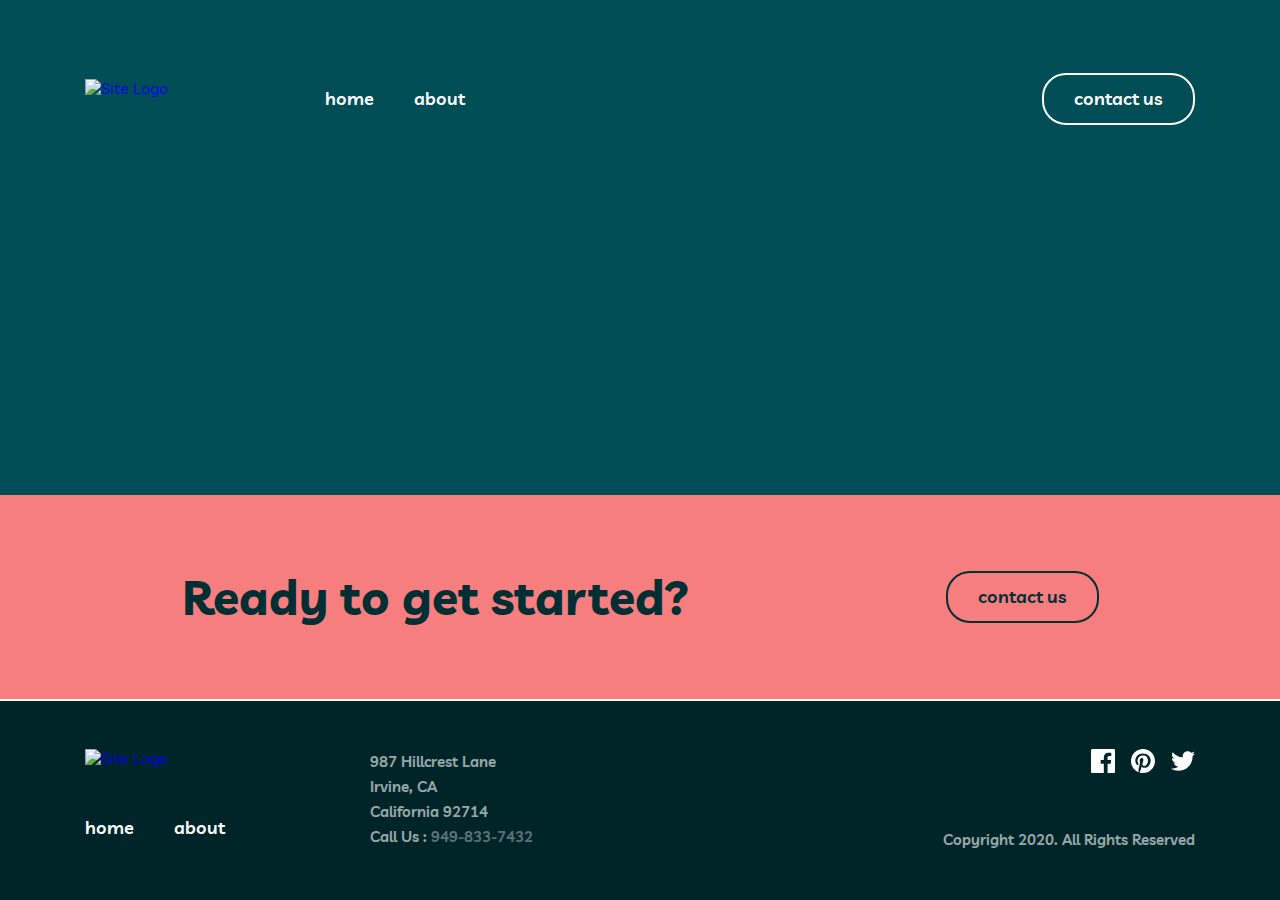
==== about.html @ f8bfa5b3 "Something added" ====
<!DOCTYPE html>
<html lang="en">
<head>
    <meta charset="UTF-8">
    <meta name="viewport" content="width=device-width, initial-scale=1.0">
    <title>MyTeam</title>
    <link rel="preconnect" href="https://fonts.googleapis.com">
    <link rel="preconnect" href="https://fonts.gstatic.com" crossorigin>
    <link href="https://fonts.googleapis.com/css2?family=Livvic:wght@400;500;600;700&display=swap" rel="stylesheet">
    <link rel="stylesheet" href="./css/main.css">
</head>
<body>
    
     <header class="site-header">
        <div class="container">
            <div class="site-header__inner">
                <a href="./index.html" class="site-header__logo">
                    <picture class="site-header__pic">
                        <source media="(max-width:768px )" srcset="./images/logoMobile.svg">
                        <img class="site-header__img" src="./images/logo.svg" alt="Site Logo"
                        width="160" height="40">
                    </picture>
                </a>
                <nav class="site-header__nav nav">
                    <ul class="nav__list">
                        <li class="nav__item">
                            <a class="nav__link" href="./index.html">home</a>
                        </li>
                        <li class="nav__item">
                            <a class="nav__link" href="./about.html">about</a>
                        </li>
                    </ul>
                </nav>
                <a class="site-header__link nav__link" href="./contact.html">contact us</a>
                <button class="site-header__btn">
                </button>
            </div>
        </div>
    </header>
    
    <main class="site-main">
        <section class="hero">
            <div class="container">
             
            </div>
        </section>
        
    
        
        
        
        <section class="start">
            <div class="container">
                <div class="start__inner">
                    <h2 class="start__title">
                        Ready to get started?
                    </h2>
                    <a class="start__link" href="./contact.html">contact us</a>
                </div>
            </div>
        </section>
    </main>
    
    <footer class="site-footer">
        <div class="container">
            <div class="site-footer__inner">
                <div class="footer-wrapper">
                    <div class="site-footer__wrapper">
                        <a href="./index.html" class="site-header__logo">
                            <picture class="site-header__pic">
                                <source media="(max-width:768px )" srcset="./images/logoMobile.svg">
                                <img class="site-footer__img" src="./images/logo.svg" alt="Site Logo"
                                width="160" height="40">
                            </picture>
                        </a>
                        <ul class="site-footer__list">
                            <li class="site-footer__item">
                                <a class="site-footer__link" href="./index.html">home</a>
                            </li>
                            <li class="site-footer__item">
                                <a class="site-footer__link" href="./about.html">about</a>
                            </li>
                        </ul>
                    </div>
                    <ul class="site-footer__box footer__list">
                        <li class="footer__item">
                            987 Hillcrest Lane
                        </li>
                        <li class="footer__item">
                            Irvine, CA
                        </li>
                        <li class="footer__item">
                            California 92714
                        </li>
                        <li class="footer__item">
                            Call Us : <a class="footer__link" href="tel:9498337432">949-833-7432</a>
                        </li>
                    </ul>
                </div>
                <div class="social">
                    <ul class="social__list">
                        <li class="social__item">
                            <a class="social__link" href="https://www.facebook.com" target="_blank">
                                <svg xmlns="http://www.w3.org/2000/svg" width="24" height="24" viewBox="0 0 24 24" fill="currentColor">
                                    <path d="M22.675 0H1.325C0.593 0 0 0.593 0 1.325V22.676C0 23.407 0.593 24 1.325 24H12.82V14.706H9.692V11.084H12.82V8.413C12.82 5.313 14.713 3.625 17.479 3.625C18.804 3.625 19.942 3.724 20.274 3.768V7.008L18.356 7.009C16.852 7.009 16.561 7.724 16.561 8.772V11.085H20.148L19.681 14.707H16.561V24H22.677C23.407 24 24 23.407 24 22.675V1.325C24 0.593 23.407 0 22.675 0Z" fill="white"/>
                                  </svg>
                            </a>
                        </li>
                        <li class="social__item">
                            <a class="social__link" href="https://www.pinterest.com" target="_blank">
                                <svg xmlns="http://www.w3.org/2000/svg" width="24" height="24" viewBox="0 0 24 24" fill="currentColor">
                                    <path d="M12 0C5.373 0 0 5.372 0 12C0 17.084 3.163 21.426 7.627 23.174C7.522 22.225 7.427 20.769 7.669 19.733C7.887 18.796 9.076 13.768 9.076 13.768C9.076 13.768 8.717 13.049 8.717 11.986C8.717 10.318 9.684 9.072 10.888 9.072C11.911 9.072 12.406 9.841 12.406 10.762C12.406 11.791 11.751 13.33 11.412 14.757C11.129 15.951 12.011 16.926 13.189 16.926C15.322 16.926 16.961 14.677 16.961 11.431C16.961 8.558 14.897 6.549 11.949 6.549C8.535 6.549 6.531 9.11 6.531 11.756C6.531 12.787 6.928 13.894 7.424 14.494C7.522 14.613 7.536 14.718 7.507 14.839L7.174 16.199C7.121 16.419 7 16.466 6.772 16.36C5.273 15.662 4.336 13.471 4.336 11.711C4.336 7.926 7.086 4.449 12.265 4.449C16.428 4.449 19.663 7.416 19.663 11.38C19.663 15.516 17.056 18.844 13.436 18.844C12.22 18.844 11.077 18.213 10.686 17.466L9.938 20.319C9.667 21.362 8.936 22.669 8.446 23.465C9.57 23.812 10.763 24 12 24C18.627 24 24 18.627 24 12C24 5.372 18.627 0 12 0Z" fill="white"/>
                                  </svg>
                            </a>
                        </li>
                        <li class="social__item">
                            <a class="social__link" href="https://www.twitter.com" target="_blank">
                                <svg xmlns="http://www.w3.org/2000/svg" width="24" height="20" viewBox="0 0 24 20" fill="currentColor">
                                    <path d="M24 2.55705C23.117 2.94905 22.168 3.21305 21.172 3.33205C22.189 2.72305 22.97 1.75805 23.337 0.608047C22.386 1.17205 21.332 1.58205 20.21 1.80305C19.313 0.846047 18.032 0.248047 16.616 0.248047C13.437 0.248047 11.101 3.21405 11.819 6.29305C7.728 6.08805 4.1 4.12805 1.671 1.14905C0.381 3.36205 1.002 6.25705 3.194 7.72305C2.388 7.69705 1.628 7.47605 0.965 7.10705C0.911 9.38805 2.546 11.522 4.914 11.997C4.221 12.185 3.462 12.229 2.69 12.081C3.316 14.037 5.134 15.46 7.29 15.5C5.22 17.123 2.612 17.848 0 17.54C2.179 18.937 4.768 19.752 7.548 19.752C16.69 19.752 21.855 12.031 21.543 5.10605C22.505 4.41105 23.34 3.54405 24 2.55705Z" fill="white"/>
                                  </svg>
                            </a>
                        </li>
                    </ul>
                        <p class="social__text">
                            Copyright 2020. All Rights Reserved
                        </p>       
                </div>
            </div>
        </div>
    </footer>
</body>
</html>
---- css/main.css ----
html{line-height:1.15;-webkit-text-size-adjust:100%}body{margin:0}main{display:block}h1{font-size:2em;margin:.67em 0}hr{-webkit-box-sizing:content-box;box-sizing:content-box;height:0;overflow:visible}pre{font-family:monospace,monospace;font-size:1em}a{background-color:rgba(0,0,0,0)}abbr[title]{border-bottom:none;text-decoration:underline;-webkit-text-decoration:underline dotted;text-decoration:underline dotted}b,strong{font-weight:bolder}code,kbd,samp{font-family:monospace,monospace;font-size:1em}small{font-size:80%}sub,sup{font-size:75%;line-height:0;position:relative;vertical-align:baseline}sub{bottom:-0.25em}sup{top:-0.5em}img{border-style:none}button,input,optgroup,select,textarea{font-family:inherit;font-size:100%;line-height:1.15;margin:0}button,input{overflow:visible}button,select{text-transform:none}button,[type=button],[type=reset],[type=submit]{-webkit-appearance:button}button::-moz-focus-inner,[type=button]::-moz-focus-inner,[type=reset]::-moz-focus-inner,[type=submit]::-moz-focus-inner{border-style:none;padding:0}button:-moz-focusring,[type=button]:-moz-focusring,[type=reset]:-moz-focusring,[type=submit]:-moz-focusring{outline:1px dotted ButtonText}fieldset{padding:.35em .75em .625em}legend{-webkit-box-sizing:border-box;box-sizing:border-box;color:inherit;display:table;max-width:100%;padding:0;white-space:normal}progress{vertical-align:baseline}textarea{overflow:auto}[type=checkbox],[type=radio]{-webkit-box-sizing:border-box;box-sizing:border-box;padding:0}[type=number]::-webkit-inner-spin-button,[type=number]::-webkit-outer-spin-button{height:auto}[type=search]{-webkit-appearance:textfield;outline-offset:-2px}[type=search]::-webkit-search-decoration{-webkit-appearance:none}::-webkit-file-upload-button{-webkit-appearance:button;font:inherit}details{display:block}summary{display:list-item}template{display:none}[hidden]{display:none}@font-face{font-display:swap;font-family:"Livvic";font-style:normal;font-weight:400;src:url("../fonts/livvic-v14-latin-regular.woff2") format("woff2")}@font-face{font-display:swap;font-family:"Livvic";font-style:normal;font-weight:500;src:url("../fonts/livvic-v14-latin-500.woff2") format("woff2")}@font-face{font-display:swap;font-family:"Livvic";font-style:normal;font-weight:600;src:url("../fonts/livvic-v14-latin-600.woff2") format("woff2")}@font-face{font-display:swap;font-family:"Livvic";font-style:normal;font-weight:700;src:url("../fonts/livvic-v14-latin-700.woff2") format("woff2")}*,*::before,*::after{-webkit-box-sizing:inherit;box-sizing:inherit}*{-webkit-box-sizing:border-box;box-sizing:border-box}ul,li{margin:0;padding:0}a{display:inline-block;text-decoration:none}html{height:100%;-webkit-box-sizing:border-box;box-sizing:border-box}img{display:block;height:auto;vertical-align:middle}body{display:-webkit-box;display:-ms-flexbox;display:flex;-webkit-box-orient:vertical;-webkit-box-direction:normal;-ms-flex-direction:column;flex-direction:column;height:100%;margin:0;scroll-behavior:smooth;font-family:"Livvic","Arial",sans-serif}.visually-hidden{position:absolute;width:1px;height:1px;margin:-1px;padding:0;border:0;white-space:nowrap;-webkit-clip-path:inset(100%);clip-path:inset(100%);clip:rect(0 0 0 0);overflow:hidden}main{-webkit-box-flex:1;-ms-flex-positive:1;flex-grow:1}.container{width:100%;max-width:1150px;margin:0 auto;padding:0 20px}.site-header{background-color:#014e56;padding-top:73px;padding-bottom:120px}.site-header__inner{padding:0;margin:0;display:-webkit-box;display:-ms-flexbox;display:flex;-webkit-box-align:center;-ms-flex-align:center;align-items:center}.nav{display:-webkit-box;display:-ms-flexbox;display:flex;-webkit-box-align:center;-ms-flex-align:center;align-items:center}.nav__list{margin:0;padding:0;list-style-type:none;display:-webkit-box;display:-ms-flexbox;display:flex;-webkit-box-align:center;-ms-flex-align:center;align-items:center;margin-left:80px;gap:40px}.nav__link{color:#fff;font-size:18px;font-weight:600;line-height:28px}.site-header__link{width:153px;padding:10px 0;margin-left:auto;border-radius:24px;border:2px solid #fff;text-align:center}.site-header__btn{display:none;background-image:url("../images/menu.svg");background-repeat:no-repeat;width:20px;height:17px;background-color:rgba(0,0,0,0);border:0}@media only screen and (max-width: 768px){.site-header{padding-top:74px;padding-bottom:124px}.site-header__img{width:96px;height:24px}.site-header__link{width:100%;max-width:153px;padding:10px 0;border-radius:24px;border:2px solid #fff;text-align:center}}@media only screen and (max-width: 576px){.site-header{padding-top:48px;padding-bottom:80px}.nav__list{display:none}.site-header__link{display:none}.site-header__btn{display:block;margin-left:auto}}.hero{background-color:#014e56;padding-bottom:250px;display:-webkit-box;display:-ms-flexbox;display:flex}.hero__inner{display:-webkit-box;display:-ms-flexbox;display:flex;-webkit-box-align:end;-ms-flex-align:end;align-items:flex-end;gap:45px;position:relative}.hero__inner::before{display:inline-block;position:absolute;background-image:url("../images/bG1.svg");width:200px;height:200px;background-repeat:no-repeat;content:"";left:-165px}.hero__title-wrapper{max-width:620px;width:100%}.hero__title{margin:0;color:#fff;font-size:100px;font-style:normal;font-weight:700;line-height:100px;margin-bottom:24px}.hero__span{color:#f67e7e}.hero__box{position:relative;width:100%;max-width:445px}.hero__text{margin:0;color:#fff;font-size:18px;font-weight:600;line-height:28px}.hero__box::before{display:inline-block;width:50px;height:4px;-ms-flex-negative:0;flex-shrink:0;background-color:#79c8c7;content:"";margin-bottom:79px}.hero__box::after{display:inline-block;position:absolute;background-image:url("../images/bG3.svg");width:358px;height:200px;background-repeat:no-repeat;content:"";margin-top:150px;right:0}@media only screen and (max-width: 1070px){.hero{padding-bottom:256px}.hero__inner{-webkit-box-orient:vertical;-webkit-box-direction:normal;-ms-flex-direction:column;flex-direction:column;-webkit-box-pack:center;-ms-flex-pack:center;justify-content:center;gap:0}.hero__inner::before{display:none;margin:0}.hero__title-wrapper{max-width:357px;width:100%;margin:0 auto}.hero__title{color:#fff;text-align:center;font-size:64px;font-weight:700;line-height:56px}.hero__box{width:100%;max-width:457px;margin:0 auto}.hero__text{font-size:15px;text-align:center}.hero__box::before{display:none;margin:0}.hero__box::after{left:0;right:0;margin:0 auto;margin-top:156px}}@media only screen and (max-width: 576px){.hero{padding-bottom:197px}.hero__inner::before{display:none;margin:0}.hero__title-wrapper{max-width:220px;width:100%;margin:0 auto}.hero__title{text-align:center;font-size:40px;line-height:40px;margin-bottom:18px}.hero__box{width:100%;max-width:327px;margin:0 auto}.hero__text{font-size:15px;text-align:center}.hero__box::after{width:300px;margin-top:97px}}.team{margin:0;padding:198px 0 140px;background-color:#012f34}.team__inner{display:-webkit-box;display:-ms-flexbox;display:flex;-webkit-box-align:baseline;-ms-flex-align:baseline;align-items:baseline;-webkit-box-pack:justify;-ms-flex-pack:justify;justify-content:space-between}.team__title-wrapper{width:100%;max-width:445px}.team__title-wrapper::before{display:block;width:50px;height:4px;-ms-flex-negative:0;flex-shrink:0;background-color:#f67e7e;content:"";margin-bottom:54px}.team__title{margin:0;color:#fff;font-size:48px;font-weight:700;line-height:48px}.team__list{margin:0;padding:0;list-style-type:none}.team__item{position:relative;max-width:445px;width:100%;margin-bottom:32px}.team__item:last-child{margin-bottom:0}.team__item::before{display:inline-block;position:absolute;background-image:url("../images/Icon1.svg");background-repeat:no-repeat;width:72px;height:72px;content:"";left:-90px}.team__item:nth-child(2)::before{background-image:url("../images/Icon2.svg")}.team__item:nth-child(3)::before{background-image:url("../images/Icon3.svg")}.team__subtitle{margin:0;margin-bottom:16px;text-align:left;color:#f67e7e;font-size:18px;font-weight:700;line-height:28px}.team__text{margin:0;color:#fff;opacity:.8;font-size:15px;font-weight:600;line-height:25px}.feedback{padding:140px 0;background-color:#004047}.feedback__title-wrapper{width:100%;max-width:932px}.feedback__title{margin:0;margin-bottom:92px;color:#fff;text-align:center;font-size:48px;font-weight:700;line-height:48px}.feedback__span{color:#79c8c7}.feedback__list{display:-webkit-box;display:-ms-flexbox;display:flex;-webkit-box-align:center;-ms-flex-align:center;align-items:center;gap:30px;margin:0;padding:0;list-style-type:none}.feedback__item{width:100%;max-width:350px;text-align:center;position:relative}.feedback__item::before{position:absolute;background-image:url("../images/Icon4.svg");background-repeat:no-repeat;height:56px;width:67px;content:"";top:-36px;left:0;right:0;margin:0 auto}.feedback__quote{position:relative;margin:0;margin-bottom:24px;color:#fff;text-align:center;font-size:15px;font-weight:600;line-height:25px;z-index:3}.feedback__user{margin:0;color:#79c8c7;font-size:18px;font-weight:700;line-height:28px}.feedback__position{margin:0;color:#fff;text-align:center;font-size:13px;font-style:italic;font-weight:500;line-height:18px}.feedback__item::after{display:inline-block;background-image:url("../images/author1.svg");background-repeat:no-repeat;height:75px;width:75px;content:"";margin-top:32px}.feedback__item:nth-child(2):after{background-image:url("../images/author2.svg")}.feedback__item:nth-child(3):after{background-image:url("../images/author3.svg")}.start{padding:76px 0;background-color:#f67e7e}.start__inner{width:100%;max-width:917px;margin:0 auto;display:-webkit-box;display:-ms-flexbox;display:flex;-webkit-box-align:center;-ms-flex-align:center;align-items:center;-webkit-box-pack:justify;-ms-flex-pack:justify;justify-content:space-between}.start__title{margin:0;color:#012f34;font-size:48px;font-weight:700;line-height:48px}.start__link{display:inline-block;width:153px;padding:10px 0;border-radius:24px;border:2px solid #012f34;color:#012f34;font-size:18px;font-weight:600;line-height:28px;text-align:center}.site-footer{padding:48px 0;background-color:#002529}.site-footer__inner{display:-webkit-box;display:-ms-flexbox;display:flex;-webkit-box-align:start;-ms-flex-align:start;align-items:flex-start;-webkit-box-pack:justify;-ms-flex-pack:justify;justify-content:space-between}.footer-wrapper{display:-webkit-box;display:-ms-flexbox;display:flex;-webkit-box-align:start;-ms-flex-align:start;align-items:flex-start}.site-footer__wrapper{margin-right:125px}.site-footer__list{margin:0;margin-top:25px;padding:0;display:-webkit-box;display:-ms-flexbox;display:flex;-webkit-box-align:center;-ms-flex-align:center;align-items:center;gap:40px;list-style-type:none}.site-footer__link{color:#fff;font-size:18px;font-weight:600;line-height:28px;-webkit-transition:color .4s ease;transition:color .4s ease}.site-footer__link:hover{color:#f67e7e}.footer__list{margin:0;padding:0;list-style-type:none}.footer__item,.footer__link{color:#fff;opacity:.6;font-size:15px;font-weight:600;line-height:25px}.social__list{display:-webkit-box;display:-ms-flexbox;display:flex;-webkit-box-align:center;-ms-flex-align:center;align-items:center;-webkit-box-pack:end;-ms-flex-pack:end;justify-content:flex-end;gap:16px;list-style-type:none}.social__text{margin:0;margin-top:51px;color:#fff;opacity:.6;text-align:right;font-size:15px;font-weight:600;line-height:25px}@media only screen and (max-width: 768px){.site-footer{padding:56px 0}.site-footer__inner{-webkit-box-orient:vertical;-webkit-box-direction:normal;-ms-flex-direction:column;flex-direction:column}.footer-wrapper{-webkit-box-orient:horizontal;-webkit-box-direction:normal;-ms-flex-direction:row;flex-direction:row;width:100%}.site-footer__wrapper{margin-right:auto}.site-footer__img{width:96px;height:24px}.site-footer__list{margin-top:53px;gap:24px}.site-footer__link{font-size:15px;line-height:25px}.footer__list{text-align:right}.footer__item{text-align:right}.social{display:-webkit-box;display:-ms-flexbox;display:flex;-webkit-box-align:center;-ms-flex-align:center;align-items:center;-webkit-box-pack:justify;-ms-flex-pack:justify;justify-content:space-between;margin-top:33px;width:100%}.social__text{margin-top:0;text-align:right}}@media only screen and (max-width: 576px){.site-footer{padding:65px 0}.site-footer__inner{margin:0 auto;text-align:center}.site-footer__wrapper{margin-right:0;text-align:center;margin:0 auto}.footer-wrapper{-webkit-box-orient:vertical;-webkit-box-direction:normal;-ms-flex-direction:column;flex-direction:column;margin:0 auto}.site-footer__list{margin-top:24px;gap:24px}.footer__list{margin:0 auto;margin-top:24px;text-align:center}.footer__item{text-align:center}.social{-webkit-box-orient:vertical;-webkit-box-direction:normal;-ms-flex-direction:column;flex-direction:column}.social__text{margin-top:16px}}/*# sourceMappingURL=main.css.map */
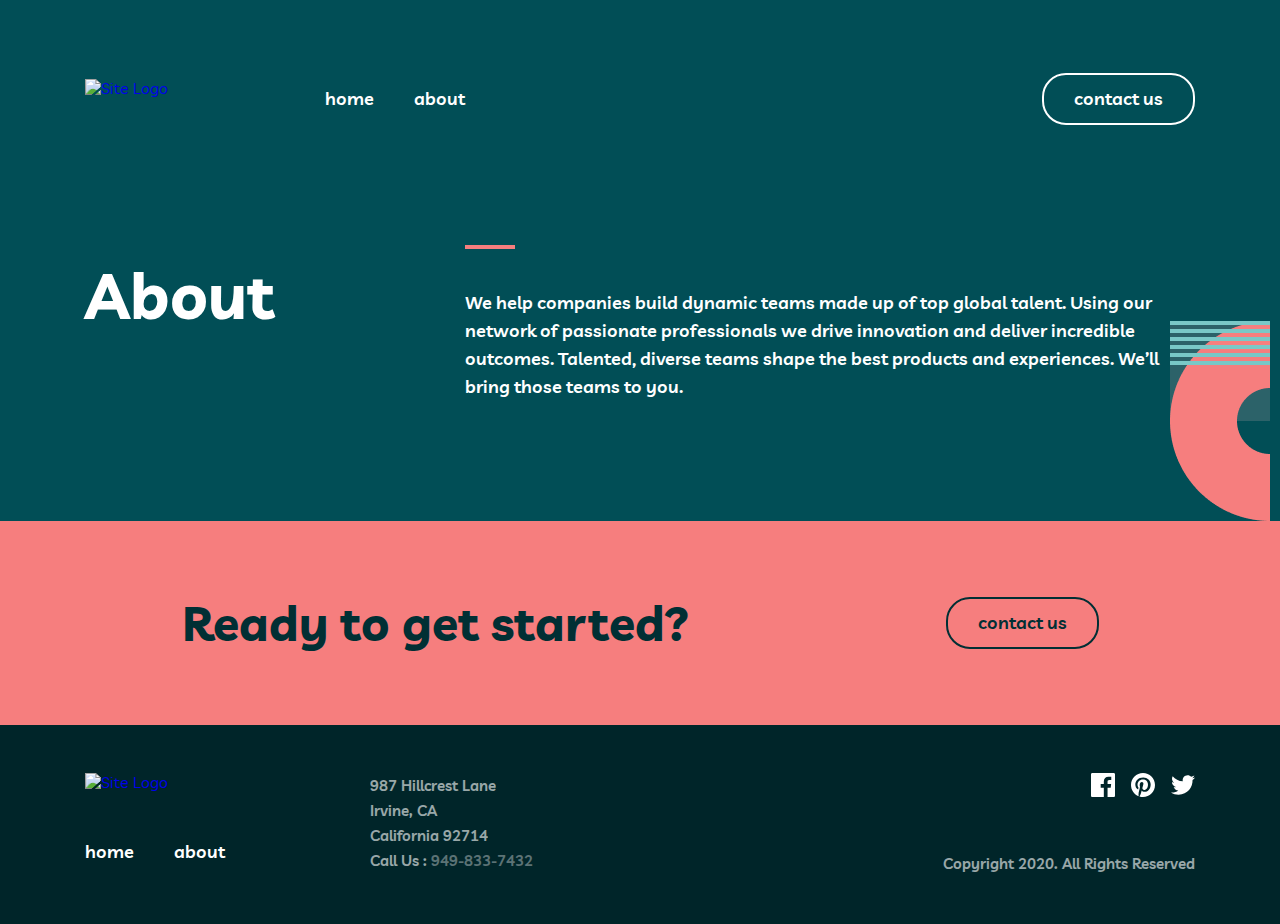
==== commit 238a9be6: "About added" ====
--- a/about.html
+++ b/about.html
@@ -39,15 +39,28 @@
     </header>
     
     <main class="site-main">
-        <section class="hero">
+        <section class="about-hero">
             <div class="container">
-             
+                <div class="about-hero__inner">
+                   <div class="about__title-wrapper">
+                    <h1 class="about-hero__title">
+                        About
+                    </h1>
+                   </div>
+                    <div class="about-hero__box">
+                        <p class="about-hero__text">
+                            We help companies build dynamic teams made up of top global talent. Using our network of passionate professionals
+                            we drive innovation and deliver incredible outcomes. 
+                            Talented, diverse teams shape the best products and experiences. We’ll bring those teams to you.
+                        </p>
+                    </div>
+                </div>
             </div>
         </section>
-        
-    
-        
-        
+       
+        <section class="clients">
+
+        </section>
         
         <section class="start">
             <div class="container">
--- a/css/main.css
+++ b/css/main.css
@@ -1 +1 @@
-html{line-height:1.15;-webkit-text-size-adjust:100%}body{margin:0}main{display:block}h1{font-size:2em;margin:.67em 0}hr{-webkit-box-sizing:content-box;box-sizing:content-box;height:0;overflow:visible}pre{font-family:monospace,monospace;font-size:1em}a{background-color:rgba(0,0,0,0)}abbr[title]{border-bottom:none;text-decoration:underline;-webkit-text-decoration:underline dotted;text-decoration:underline dotted}b,strong{font-weight:bolder}code,kbd,samp{font-family:monospace,monospace;font-size:1em}small{font-size:80%}sub,sup{font-size:75%;line-height:0;position:relative;vertical-align:baseline}sub{bottom:-0.25em}sup{top:-0.5em}img{border-style:none}button,input,optgroup,select,textarea{font-family:inherit;font-size:100%;line-height:1.15;margin:0}button,input{overflow:visible}button,select{text-transform:none}button,[type=button],[type=reset],[type=submit]{-webkit-appearance:button}button::-moz-focus-inner,[type=button]::-moz-focus-inner,[type=reset]::-moz-focus-inner,[type=submit]::-moz-focus-inner{border-style:none;padding:0}button:-moz-focusring,[type=button]:-moz-focusring,[type=reset]:-moz-focusring,[type=submit]:-moz-focusring{outline:1px dotted ButtonText}fieldset{padding:.35em .75em .625em}legend{-webkit-box-sizing:border-box;box-sizing:border-box;color:inherit;display:table;max-width:100%;padding:0;white-space:normal}progress{vertical-align:baseline}textarea{overflow:auto}[type=checkbox],[type=radio]{-webkit-box-sizing:border-box;box-sizing:border-box;padding:0}[type=number]::-webkit-inner-spin-button,[type=number]::-webkit-outer-spin-button{height:auto}[type=search]{-webkit-appearance:textfield;outline-offset:-2px}[type=search]::-webkit-search-decoration{-webkit-appearance:none}::-webkit-file-upload-button{-webkit-appearance:button;font:inherit}details{display:block}summary{display:list-item}template{display:none}[hidden]{display:none}@font-face{font-display:swap;font-family:"Livvic";font-style:normal;font-weight:400;src:url("../fonts/livvic-v14-latin-regular.woff2") format("woff2")}@font-face{font-display:swap;font-family:"Livvic";font-style:normal;font-weight:500;src:url("../fonts/livvic-v14-latin-500.woff2") format("woff2")}@font-face{font-display:swap;font-family:"Livvic";font-style:normal;font-weight:600;src:url("../fonts/livvic-v14-latin-600.woff2") format("woff2")}@font-face{font-display:swap;font-family:"Livvic";font-style:normal;font-weight:700;src:url("../fonts/livvic-v14-latin-700.woff2") format("woff2")}*,*::before,*::after{-webkit-box-sizing:inherit;box-sizing:inherit}*{-webkit-box-sizing:border-box;box-sizing:border-box}ul,li{margin:0;padding:0}a{display:inline-block;text-decoration:none}html{height:100%;-webkit-box-sizing:border-box;box-sizing:border-box}img{display:block;height:auto;vertical-align:middle}body{display:-webkit-box;display:-ms-flexbox;display:flex;-webkit-box-orient:vertical;-webkit-box-direction:normal;-ms-flex-direction:column;flex-direction:column;height:100%;margin:0;scroll-behavior:smooth;font-family:"Livvic","Arial",sans-serif}.visually-hidden{position:absolute;width:1px;height:1px;margin:-1px;padding:0;border:0;white-space:nowrap;-webkit-clip-path:inset(100%);clip-path:inset(100%);clip:rect(0 0 0 0);overflow:hidden}main{-webkit-box-flex:1;-ms-flex-positive:1;flex-grow:1}.container{width:100%;max-width:1150px;margin:0 auto;padding:0 20px}.site-header{background-color:#014e56;padding-top:73px;padding-bottom:120px}.site-header__inner{padding:0;margin:0;display:-webkit-box;display:-ms-flexbox;display:flex;-webkit-box-align:center;-ms-flex-align:center;align-items:center}.nav{display:-webkit-box;display:-ms-flexbox;display:flex;-webkit-box-align:center;-ms-flex-align:center;align-items:center}.nav__list{margin:0;padding:0;list-style-type:none;display:-webkit-box;display:-ms-flexbox;display:flex;-webkit-box-align:center;-ms-flex-align:center;align-items:center;margin-left:80px;gap:40px}.nav__link{color:#fff;font-size:18px;font-weight:600;line-height:28px}.site-header__link{width:153px;padding:10px 0;margin-left:auto;border-radius:24px;border:2px solid #fff;text-align:center}.site-header__btn{display:none;background-image:url("../images/menu.svg");background-repeat:no-repeat;width:20px;height:17px;background-color:rgba(0,0,0,0);border:0}@media only screen and (max-width: 768px){.site-header{padding-top:74px;padding-bottom:124px}.site-header__img{width:96px;height:24px}.site-header__link{width:100%;max-width:153px;padding:10px 0;border-radius:24px;border:2px solid #fff;text-align:center}}@media only screen and (max-width: 576px){.site-header{padding-top:48px;padding-bottom:80px}.nav__list{display:none}.site-header__link{display:none}.site-header__btn{display:block;margin-left:auto}}.hero{background-color:#014e56;padding-bottom:250px;display:-webkit-box;display:-ms-flexbox;display:flex}.hero__inner{display:-webkit-box;display:-ms-flexbox;display:flex;-webkit-box-align:end;-ms-flex-align:end;align-items:flex-end;gap:45px;position:relative}.hero__inner::before{display:inline-block;position:absolute;background-image:url("../images/bG1.svg");width:200px;height:200px;background-repeat:no-repeat;content:"";left:-165px}.hero__title-wrapper{max-width:620px;width:100%}.hero__title{margin:0;color:#fff;font-size:100px;font-style:normal;font-weight:700;line-height:100px;margin-bottom:24px}.hero__span{color:#f67e7e}.hero__box{position:relative;width:100%;max-width:445px}.hero__text{margin:0;color:#fff;font-size:18px;font-weight:600;line-height:28px}.hero__box::before{display:inline-block;width:50px;height:4px;-ms-flex-negative:0;flex-shrink:0;background-color:#79c8c7;content:"";margin-bottom:79px}.hero__box::after{display:inline-block;position:absolute;background-image:url("../images/bG3.svg");width:358px;height:200px;background-repeat:no-repeat;content:"";margin-top:150px;right:0}@media only screen and (max-width: 1070px){.hero{padding-bottom:256px}.hero__inner{-webkit-box-orient:vertical;-webkit-box-direction:normal;-ms-flex-direction:column;flex-direction:column;-webkit-box-pack:center;-ms-flex-pack:center;justify-content:center;gap:0}.hero__inner::before{display:none;margin:0}.hero__title-wrapper{max-width:357px;width:100%;margin:0 auto}.hero__title{color:#fff;text-align:center;font-size:64px;font-weight:700;line-height:56px}.hero__box{width:100%;max-width:457px;margin:0 auto}.hero__text{font-size:15px;text-align:center}.hero__box::before{display:none;margin:0}.hero__box::after{left:0;right:0;margin:0 auto;margin-top:156px}}@media only screen and (max-width: 576px){.hero{padding-bottom:197px}.hero__inner::before{display:none;margin:0}.hero__title-wrapper{max-width:220px;width:100%;margin:0 auto}.hero__title{text-align:center;font-size:40px;line-height:40px;margin-bottom:18px}.hero__box{width:100%;max-width:327px;margin:0 auto}.hero__text{font-size:15px;text-align:center}.hero__box::after{width:300px;margin-top:97px}}.team{margin:0;padding:198px 0 140px;background-color:#012f34}.team__inner{display:-webkit-box;display:-ms-flexbox;display:flex;-webkit-box-align:baseline;-ms-flex-align:baseline;align-items:baseline;-webkit-box-pack:justify;-ms-flex-pack:justify;justify-content:space-between}.team__title-wrapper{width:100%;max-width:445px}.team__title-wrapper::before{display:block;width:50px;height:4px;-ms-flex-negative:0;flex-shrink:0;background-color:#f67e7e;content:"";margin-bottom:54px}.team__title{margin:0;color:#fff;font-size:48px;font-weight:700;line-height:48px}.team__list{margin:0;padding:0;list-style-type:none}.team__item{position:relative;max-width:445px;width:100%;margin-bottom:32px}.team__item:last-child{margin-bottom:0}.team__item::before{display:inline-block;position:absolute;background-image:url("../images/Icon1.svg");background-repeat:no-repeat;width:72px;height:72px;content:"";left:-90px}.team__item:nth-child(2)::before{background-image:url("../images/Icon2.svg")}.team__item:nth-child(3)::before{background-image:url("../images/Icon3.svg")}.team__subtitle{margin:0;margin-bottom:16px;text-align:left;color:#f67e7e;font-size:18px;font-weight:700;line-height:28px}.team__text{margin:0;color:#fff;opacity:.8;font-size:15px;font-weight:600;line-height:25px}.feedback{padding:140px 0;background-color:#004047}.feedback__title-wrapper{width:100%;max-width:932px}.feedback__title{margin:0;margin-bottom:92px;color:#fff;text-align:center;font-size:48px;font-weight:700;line-height:48px}.feedback__span{color:#79c8c7}.feedback__list{display:-webkit-box;display:-ms-flexbox;display:flex;-webkit-box-align:center;-ms-flex-align:center;align-items:center;gap:30px;margin:0;padding:0;list-style-type:none}.feedback__item{width:100%;max-width:350px;text-align:center;position:relative}.feedback__item::before{position:absolute;background-image:url("../images/Icon4.svg");background-repeat:no-repeat;height:56px;width:67px;content:"";top:-36px;left:0;right:0;margin:0 auto}.feedback__quote{position:relative;margin:0;margin-bottom:24px;color:#fff;text-align:center;font-size:15px;font-weight:600;line-height:25px;z-index:3}.feedback__user{margin:0;color:#79c8c7;font-size:18px;font-weight:700;line-height:28px}.feedback__position{margin:0;color:#fff;text-align:center;font-size:13px;font-style:italic;font-weight:500;line-height:18px}.feedback__item::after{display:inline-block;background-image:url("../images/author1.svg");background-repeat:no-repeat;height:75px;width:75px;content:"";margin-top:32px}.feedback__item:nth-child(2):after{background-image:url("../images/author2.svg")}.feedback__item:nth-child(3):after{background-image:url("../images/author3.svg")}.start{padding:76px 0;background-color:#f67e7e}.start__inner{width:100%;max-width:917px;margin:0 auto;display:-webkit-box;display:-ms-flexbox;display:flex;-webkit-box-align:center;-ms-flex-align:center;align-items:center;-webkit-box-pack:justify;-ms-flex-pack:justify;justify-content:space-between}.start__title{margin:0;color:#012f34;font-size:48px;font-weight:700;line-height:48px}.start__link{display:inline-block;width:153px;padding:10px 0;border-radius:24px;border:2px solid #012f34;color:#012f34;font-size:18px;font-weight:600;line-height:28px;text-align:center}.site-footer{padding:48px 0;background-color:#002529}.site-footer__inner{display:-webkit-box;display:-ms-flexbox;display:flex;-webkit-box-align:start;-ms-flex-align:start;align-items:flex-start;-webkit-box-pack:justify;-ms-flex-pack:justify;justify-content:space-between}.footer-wrapper{display:-webkit-box;display:-ms-flexbox;display:flex;-webkit-box-align:start;-ms-flex-align:start;align-items:flex-start}.site-footer__wrapper{margin-right:125px}.site-footer__list{margin:0;margin-top:25px;padding:0;display:-webkit-box;display:-ms-flexbox;display:flex;-webkit-box-align:center;-ms-flex-align:center;align-items:center;gap:40px;list-style-type:none}.site-footer__link{color:#fff;font-size:18px;font-weight:600;line-height:28px;-webkit-transition:color .4s ease;transition:color .4s ease}.site-footer__link:hover{color:#f67e7e}.footer__list{margin:0;padding:0;list-style-type:none}.footer__item,.footer__link{color:#fff;opacity:.6;font-size:15px;font-weight:600;line-height:25px}.social__list{display:-webkit-box;display:-ms-flexbox;display:flex;-webkit-box-align:center;-ms-flex-align:center;align-items:center;-webkit-box-pack:end;-ms-flex-pack:end;justify-content:flex-end;gap:16px;list-style-type:none}.social__text{margin:0;margin-top:51px;color:#fff;opacity:.6;text-align:right;font-size:15px;font-weight:600;line-height:25px}@media only screen and (max-width: 768px){.site-footer{padding:56px 0}.site-footer__inner{-webkit-box-orient:vertical;-webkit-box-direction:normal;-ms-flex-direction:column;flex-direction:column}.footer-wrapper{-webkit-box-orient:horizontal;-webkit-box-direction:normal;-ms-flex-direction:row;flex-direction:row;width:100%}.site-footer__wrapper{margin-right:auto}.site-footer__img{width:96px;height:24px}.site-footer__list{margin-top:53px;gap:24px}.site-footer__link{font-size:15px;line-height:25px}.footer__list{text-align:right}.footer__item{text-align:right}.social{display:-webkit-box;display:-ms-flexbox;display:flex;-webkit-box-align:center;-ms-flex-align:center;align-items:center;-webkit-box-pack:justify;-ms-flex-pack:justify;justify-content:space-between;margin-top:33px;width:100%}.social__text{margin-top:0;text-align:right}}@media only screen and (max-width: 576px){.site-footer{padding:65px 0}.site-footer__inner{margin:0 auto;text-align:center}.site-footer__wrapper{margin-right:0;text-align:center;margin:0 auto}.footer-wrapper{-webkit-box-orient:vertical;-webkit-box-direction:normal;-ms-flex-direction:column;flex-direction:column;margin:0 auto}.site-footer__list{margin-top:24px;gap:24px}.footer__list{margin:0 auto;margin-top:24px;text-align:center}.footer__item{text-align:center}.social{-webkit-box-orient:vertical;-webkit-box-direction:normal;-ms-flex-direction:column;flex-direction:column}.social__text{margin-top:16px}}/*# sourceMappingURL=main.css.map */+html{line-height:1.15;-webkit-text-size-adjust:100%}body{margin:0}main{display:block}h1{font-size:2em;margin:.67em 0}hr{-webkit-box-sizing:content-box;box-sizing:content-box;height:0;overflow:visible}pre{font-family:monospace,monospace;font-size:1em}a{background-color:rgba(0,0,0,0)}abbr[title]{border-bottom:none;text-decoration:underline;-webkit-text-decoration:underline dotted;text-decoration:underline dotted}b,strong{font-weight:bolder}code,kbd,samp{font-family:monospace,monospace;font-size:1em}small{font-size:80%}sub,sup{font-size:75%;line-height:0;position:relative;vertical-align:baseline}sub{bottom:-0.25em}sup{top:-0.5em}img{border-style:none}button,input,optgroup,select,textarea{font-family:inherit;font-size:100%;line-height:1.15;margin:0}button,input{overflow:visible}button,select{text-transform:none}button,[type=button],[type=reset],[type=submit]{-webkit-appearance:button}button::-moz-focus-inner,[type=button]::-moz-focus-inner,[type=reset]::-moz-focus-inner,[type=submit]::-moz-focus-inner{border-style:none;padding:0}button:-moz-focusring,[type=button]:-moz-focusring,[type=reset]:-moz-focusring,[type=submit]:-moz-focusring{outline:1px dotted ButtonText}fieldset{padding:.35em .75em .625em}legend{-webkit-box-sizing:border-box;box-sizing:border-box;color:inherit;display:table;max-width:100%;padding:0;white-space:normal}progress{vertical-align:baseline}textarea{overflow:auto}[type=checkbox],[type=radio]{-webkit-box-sizing:border-box;box-sizing:border-box;padding:0}[type=number]::-webkit-inner-spin-button,[type=number]::-webkit-outer-spin-button{height:auto}[type=search]{-webkit-appearance:textfield;outline-offset:-2px}[type=search]::-webkit-search-decoration{-webkit-appearance:none}::-webkit-file-upload-button{-webkit-appearance:button;font:inherit}details{display:block}summary{display:list-item}template{display:none}[hidden]{display:none}@font-face{font-display:swap;font-family:"Livvic";font-style:normal;font-weight:400;src:url("../fonts/livvic-v14-latin-regular.woff2") format("woff2")}@font-face{font-display:swap;font-family:"Livvic";font-style:normal;font-weight:500;src:url("../fonts/livvic-v14-latin-500.woff2") format("woff2")}@font-face{font-display:swap;font-family:"Livvic";font-style:normal;font-weight:600;src:url("../fonts/livvic-v14-latin-600.woff2") format("woff2")}@font-face{font-display:swap;font-family:"Livvic";font-style:normal;font-weight:700;src:url("../fonts/livvic-v14-latin-700.woff2") format("woff2")}*,*::before,*::after{-webkit-box-sizing:inherit;box-sizing:inherit}*{-webkit-box-sizing:border-box;box-sizing:border-box}ul,li{margin:0;padding:0}a{display:inline-block;text-decoration:none}html{height:100%;-webkit-box-sizing:border-box;box-sizing:border-box}img{display:block;height:auto;vertical-align:middle}body{display:-webkit-box;display:-ms-flexbox;display:flex;-webkit-box-orient:vertical;-webkit-box-direction:normal;-ms-flex-direction:column;flex-direction:column;height:100%;margin:0;scroll-behavior:smooth;font-family:"Livvic","Arial",sans-serif}.visually-hidden{position:absolute;width:1px;height:1px;margin:-1px;padding:0;border:0;white-space:nowrap;-webkit-clip-path:inset(100%);clip-path:inset(100%);clip:rect(0 0 0 0);overflow:hidden}main{-webkit-box-flex:1;-ms-flex-positive:1;flex-grow:1}.container{width:100%;max-width:1150px;margin:0 auto;padding:0 20px}.site-header{background-color:#014e56;padding-top:73px;padding-bottom:120px}.site-header__inner{padding:0;margin:0;display:-webkit-box;display:-ms-flexbox;display:flex;-webkit-box-align:center;-ms-flex-align:center;align-items:center}.nav{display:-webkit-box;display:-ms-flexbox;display:flex;-webkit-box-align:center;-ms-flex-align:center;align-items:center}.nav__list{margin:0;padding:0;list-style-type:none;display:-webkit-box;display:-ms-flexbox;display:flex;-webkit-box-align:center;-ms-flex-align:center;align-items:center;margin-left:80px;gap:40px}.nav__link{color:#fff;font-size:18px;font-weight:600;line-height:28px;-webkit-transition:color .6s ease;transition:color .6s ease}.nav__link:hover{color:#f67e7e}.site-header__link{width:153px;padding:10px 0;margin-left:auto;border-radius:24px;border:2px solid #fff;text-align:center;-webkit-transition:all .6s ease-in;transition:all .6s ease-in}.site-header__link:hover{color:#002529;background-color:#fff}.site-header__btn{display:none;background-image:url("../images/menu.svg");background-repeat:no-repeat;width:20px;height:17px;background-color:rgba(0,0,0,0);border:0}@media only screen and (max-width: 768px){.site-header{padding-top:74px;padding-bottom:124px}.site-header__img{width:96px;height:24px}.site-header__link{width:100%;max-width:153px;padding:10px 0;border-radius:24px;border:2px solid #fff;text-align:center}}@media only screen and (max-width: 576px){.site-header{padding-top:48px;padding-bottom:80px}.nav__list{display:none}.site-header__link{display:none}.site-header__btn{display:block;margin-left:auto}}.hero{background-color:#014e56;padding-bottom:250px;display:-webkit-box;display:-ms-flexbox;display:flex}.hero__inner{display:-webkit-box;display:-ms-flexbox;display:flex;-webkit-box-align:end;-ms-flex-align:end;align-items:flex-end;gap:45px;position:relative}.hero__inner::before{display:inline-block;position:absolute;background-image:url("../images/bG1.svg");width:200px;height:200px;background-repeat:no-repeat;content:"";left:-165px}.hero__title-wrapper{max-width:620px;width:100%}.hero__title{margin:0;color:#fff;font-size:100px;font-style:normal;font-weight:700;line-height:100px;margin-bottom:24px}.hero__span{color:#f67e7e}.hero__box{position:relative;width:100%;max-width:445px}.hero__text{margin:0;color:#fff;font-size:18px;font-weight:600;line-height:28px}.hero__box::before{display:inline-block;width:50px;height:4px;-ms-flex-negative:0;flex-shrink:0;background-color:#79c8c7;content:"";margin-bottom:79px}.hero__box::after{display:inline-block;position:absolute;background-image:url("../images/bG3.svg");width:358px;height:200px;background-repeat:no-repeat;content:"";margin-top:150px;right:0}@media only screen and (max-width: 1070px){.hero{padding-bottom:256px}.hero__inner{-webkit-box-orient:vertical;-webkit-box-direction:normal;-ms-flex-direction:column;flex-direction:column;-webkit-box-pack:center;-ms-flex-pack:center;justify-content:center;gap:0}.hero__inner::before{display:none;margin:0}.hero__title-wrapper{max-width:357px;width:100%;margin:0 auto}.hero__title{color:#fff;text-align:center;font-size:64px;font-weight:700;line-height:56px}.hero__box{width:100%;max-width:457px;margin:0 auto}.hero__text{font-size:15px;text-align:center}.hero__box::before{display:none;margin:0}.hero__box::after{left:0;right:0;margin:0 auto;margin-top:156px}}@media only screen and (max-width: 576px){.hero{padding-bottom:197px}.hero__inner::before{display:none;margin:0}.hero__title-wrapper{max-width:220px;width:100%;margin:0 auto}.hero__title{text-align:center;font-size:40px;line-height:40px;margin-bottom:18px}.hero__box{width:100%;max-width:327px;margin:0 auto}.hero__text{font-size:15px;text-align:center}.hero__box::after{width:300px;margin-top:97px}}.team{margin:0;padding:140px 0 140px;background-color:#012f34;position:relative}.team__inner{display:-webkit-box;display:-ms-flexbox;display:flex;-webkit-box-align:first baseline;-ms-flex-align:first baseline;align-items:first baseline;-webkit-box-pack:justify;-ms-flex-pack:justify;justify-content:space-between}.team__title-wrapper{width:100%;max-width:445px}.team__title::before{display:block;width:50px;height:4px;-ms-flex-negative:0;flex-shrink:0;background-color:#f67e7e;content:"";margin-bottom:54px}.team__title{margin:0;color:#fff;font-size:48px;font-weight:700;line-height:48px}.team__list{list-style-type:none}.team__item{position:relative;max-width:445px;width:100%;margin-bottom:32px}.team__item:last-child{margin-bottom:0}.team__item::before{display:inline-block;position:absolute;background-image:url("../images/Icon1.svg");background-repeat:no-repeat;width:72px;height:72px;content:"";left:-90px}.team__item:nth-child(2)::before{background-image:url("../images/Icon2.svg")}.team__item:nth-child(3)::before{background-image:url("../images/Icon3.svg")}.team__subtitle{margin:0;margin-bottom:16px;text-align:left;color:#f67e7e;font-size:18px;font-weight:700;line-height:28px}.team__text{margin:0;color:#fff;opacity:.8;font-size:15px;font-weight:600;line-height:25px}@media only screen and (max-width: 1000px){.team{padding:100px 0}.team__inner{-webkit-box-orient:vertical;-webkit-box-direction:normal;-ms-flex-direction:column;flex-direction:column}.team__title-wrapper{margin:0 auto}.team__title::before{margin-bottom:32px}.team__title{font-size:32px;line-height:32px;margin-bottom:64px}.team__list{margin:0 auto;list-style-type:none;padding-left:170px}.team__item{position:relative;max-width:478px;width:100%;margin-bottom:32px}.team__item::before{margin-right:23px}.team__subtitle{margin:0;margin-bottom:16px;text-align:left;color:#f67e7e;font-size:18px;font-weight:700;line-height:28px}.team__text{margin:0;color:#fff;opacity:.8;font-size:15px;font-weight:600;line-height:25px}}@media only screen and (max-width: 576px){.team{padding:64px 0}.team__title-wrapper{width:100%;max-width:240px}.team__title::before{margin-bottom:32px}.team__title{font-size:32px;line-height:32px;margin-bottom:144px;text-align:left}.team__list{list-style-type:none;padding-left:0;margin:0 auto}.team__item{position:relative;max-width:350px;width:100%;margin-bottom:136px;display:-webkit-box;display:-ms-flexbox;display:flex;-webkit-box-orient:vertical;-webkit-box-direction:normal;-ms-flex-direction:column;flex-direction:column}.team__item:last-child{margin-bottom:0}.team__item::before{display:inline-block;position:absolute;top:-80px;left:130px}.team__subtitle{margin-bottom:8px;text-align:center}.team__text{text-align:center}}.feedback{padding:140px 0;background-color:#004047}.feedback__title-wrapper{width:100%;max-width:932px}.feedback__title{margin:0;margin-bottom:92px;color:#fff;text-align:center;font-size:48px;font-weight:700;line-height:48px}.feedback__span{color:#79c8c7}.feedback__list{display:-webkit-box;display:-ms-flexbox;display:flex;-webkit-box-align:center;-ms-flex-align:center;align-items:center;gap:30px;margin:0;padding:0;list-style-type:none}.feedback__item{width:100%;max-width:350px;text-align:center;position:relative}.feedback__item::before{position:absolute;background-image:url("../images/Icon4.svg");background-repeat:no-repeat;height:56px;width:67px;content:"";top:-36px;left:0;right:0;margin:0 auto}.feedback__quote{position:relative;margin:0;margin-bottom:24px;color:#fff;text-align:center;font-size:15px;font-weight:600;line-height:25px;z-index:3}.feedback__user{margin:0;color:#79c8c7;font-size:18px;font-weight:700;line-height:28px}.feedback__position{margin:0;color:#fff;text-align:center;font-size:13px;font-style:italic;font-weight:500;line-height:18px}.feedback__item::after{display:inline-block;background-image:url("../images/author1.svg");background-repeat:no-repeat;height:75px;width:75px;content:"";margin-top:32px}.feedback__item:nth-child(2):after{background-image:url("../images/author2.svg")}.feedback__item:nth-child(3):after{background-image:url("../images/author3.svg")}@media only screen and (max-width: 768px){.feedback{padding:100px 0}.feedback__title-wrapper{width:100%;max-width:573px;margin:0 auto}.feedback__title{font-size:32px;line-height:32px;margin-bottom:84px;text-align:center}.feedback__list{-webkit-box-orient:vertical;-webkit-box-direction:normal;-ms-flex-direction:column;flex-direction:column}.feedback__item{width:100%;max-width:573px}.feedback__quote{margin-bottom:16px}.feedback__item::after{margin-top:16px;margin-bottom:48px}.feedback__item:nth-child(3):after{margin-bottom:0}}@media only screen and (max-width: 576px){.feedback{padding:140px 0 164px}.feedback__title-wrapper{width:100%;max-width:327px;margin:0 auto}.feedback__item{width:100%;max-width:327px}.feedback__quote{margin-bottom:16px}.feedback__item::after{margin-top:16px;margin-bottom:48px}.feedback__item:nth-child(3):after{margin-bottom:0}}.about-hero{background-color:#014e56;padding-bottom:120px;display:block;background-image:url("../images/aboutHeroBg.png");background-repeat:no-repeat;background-size:100px 200px;background-position:calc(50% + 580px) bottom}.about-hero__inner{display:-webkit-box;display:-ms-flexbox;display:flex;-webkit-box-align:start;-ms-flex-align:start;align-items:flex-start;-webkit-box-pack:justify;-ms-flex-pack:justify;justify-content:space-between}.about-hero__title{margin:0;color:#fff;font-size:64px;font-weight:700;line-height:100px}.about-hero__box{width:100%;max-width:730px}.about-hero__box::before{display:block;width:50px;height:4px;background-color:#f67e7e;content:"";margin-bottom:40px}.about-hero__text{margin:0;color:#fff;font-size:18px;font-weight:600;line-height:28px}@media only screen and (max-width: 1100px){.about-hero{background-position:calc(50% + 305px) bottom}.about-hero__inner{-webkit-box-orient:vertical;-webkit-box-direction:normal;-ms-flex-direction:column;flex-direction:column}.about__title-wrapper{width:100%;max-width:730px;margin:0 auto}.about-hero__title{text-align:center}.about-hero__box{width:100%;max-width:730px}.about-hero__box::before{display:none}.about-hero__text{margin:0;color:#fff;font-size:18px;font-weight:600;line-height:28px;text-align:center}}@media only screen and (max-width: 800px){.about-hero{background-position:calc(50% + 280px) bottom}.about-hero__inner{-webkit-box-orient:vertical;-webkit-box-direction:normal;-ms-flex-direction:column;flex-direction:column;margin:0 auto}.about__title-wrapper{width:100%;max-width:683px;margin:0 auto}.about-hero__title{text-align:center;color:#fff;font-size:64px;font-weight:700;line-height:56px;margin-bottom:24px}.about-hero__box{width:100%;max-width:457px;text-align:center;margin:0 auto}.about-hero__text{font-size:15px;text-align:center}}@media only screen and (max-width: 650px){.about-hero{background-position:calc(50% + 250px) bottom}}@media only screen and (max-width: 576px){.about-hero{background-image:url("../images/herobg.png");background-repeat:no-repeat;background-size:100px 100px;background-position:calc(50% + 200px) bottom}.about-hero__inner{-webkit-box-orient:vertical;-webkit-box-direction:normal;-ms-flex-direction:column;flex-direction:column;margin:0 auto}.about__title-wrapper{width:100%;max-width:327px;margin:0 auto}.about-hero__title{font-size:40px;line-height:40px;margin-bottom:16px}.about-hero__box{width:100%;max-width:327px;text-align:center;margin:0 auto}}@media only screen and (max-width: 476px){.about-hero{background-position:calc(50% + 150px) bottom}}@media only screen and (max-width: 376px){.about-hero{background-position:calc(50% + 120px) bottom}}.start{padding:76px 0;background-color:#f67e7e}.start__inner{width:100%;max-width:917px;margin:0 auto;display:-webkit-box;display:-ms-flexbox;display:flex;-webkit-box-align:center;-ms-flex-align:center;align-items:center;-webkit-box-pack:justify;-ms-flex-pack:justify;justify-content:space-between}.start__title{margin:0;color:#012f34;font-size:48px;font-weight:700;line-height:48px}.start__link{display:inline-block;width:153px;padding:10px 0;border-radius:24px;border:2px solid #012f34;color:#012f34;font-size:18px;font-weight:600;line-height:28px;text-align:center;-webkit-transition:all .6s ease;transition:all .6s ease}.start__link:hover{color:#fff;background-color:#012f34}@media only screen and (max-width: 768px){.start{padding:84px 0}.start__inner{width:100%;max-width:573px}.start__title{font-size:32px;line-height:32px}}@media only screen and (max-width: 576px){.start{padding:83px 0}.start__inner{width:100%;max-width:327px;-webkit-box-orient:vertical;-webkit-box-direction:normal;-ms-flex-direction:column;flex-direction:column;margin:0 auto}.start__title{font-size:32px;line-height:32px;margin-bottom:24px;text-align:center}}.site-footer{padding:48px 0;background-color:#002529}.site-footer__inner{display:-webkit-box;display:-ms-flexbox;display:flex;-webkit-box-align:start;-ms-flex-align:start;align-items:flex-start;-webkit-box-pack:justify;-ms-flex-pack:justify;justify-content:space-between}.footer-wrapper{display:-webkit-box;display:-ms-flexbox;display:flex;-webkit-box-align:start;-ms-flex-align:start;align-items:flex-start}.site-footer__wrapper{margin-right:125px}.site-footer__list{margin:0;margin-top:25px;padding:0;display:-webkit-box;display:-ms-flexbox;display:flex;-webkit-box-align:center;-ms-flex-align:center;align-items:center;gap:40px;list-style-type:none}.site-footer__link{color:#fff;font-size:18px;font-weight:600;line-height:28px;-webkit-transition:color .4s ease;transition:color .4s ease}.site-footer__link:hover{color:#f67e7e}.footer__list{margin:0;padding:0;list-style-type:none}.footer__item,.footer__link{color:#fff;opacity:.6;font-size:15px;font-weight:600;line-height:25px}.social__list{display:-webkit-box;display:-ms-flexbox;display:flex;-webkit-box-align:center;-ms-flex-align:center;align-items:center;-webkit-box-pack:end;-ms-flex-pack:end;justify-content:flex-end;gap:16px;list-style-type:none}.social__text{margin:0;margin-top:51px;color:#fff;opacity:.6;text-align:right;font-size:15px;font-weight:600;line-height:25px}@media only screen and (max-width: 768px){.site-footer{padding:56px 0}.site-footer__inner{-webkit-box-orient:vertical;-webkit-box-direction:normal;-ms-flex-direction:column;flex-direction:column}.footer-wrapper{-webkit-box-orient:horizontal;-webkit-box-direction:normal;-ms-flex-direction:row;flex-direction:row;width:100%}.site-footer__wrapper{margin-right:auto}.site-footer__img{width:96px;height:24px}.site-footer__list{margin-top:53px;gap:24px}.site-footer__link{font-size:15px;line-height:25px}.footer__list{text-align:right}.footer__item{text-align:right}.social{display:-webkit-box;display:-ms-flexbox;display:flex;-webkit-box-align:center;-ms-flex-align:center;align-items:center;-webkit-box-pack:justify;-ms-flex-pack:justify;justify-content:space-between;margin-top:33px;width:100%}.social__text{margin-top:0;text-align:right}}@media only screen and (max-width: 576px){.site-footer{padding:65px 0}.site-footer__inner{margin:0 auto;text-align:center}.site-footer__wrapper{margin-right:0;text-align:center;margin:0 auto}.footer-wrapper{-webkit-box-orient:vertical;-webkit-box-direction:normal;-ms-flex-direction:column;flex-direction:column;margin:0 auto}.site-footer__list{margin-top:24px;gap:24px}.footer__list{margin:0 auto;margin-top:24px;text-align:center}.footer__item{text-align:center}.social{-webkit-box-orient:vertical;-webkit-box-direction:normal;-ms-flex-direction:column;flex-direction:column}.social__text{margin-top:16px}}/*# sourceMappingURL=main.css.map */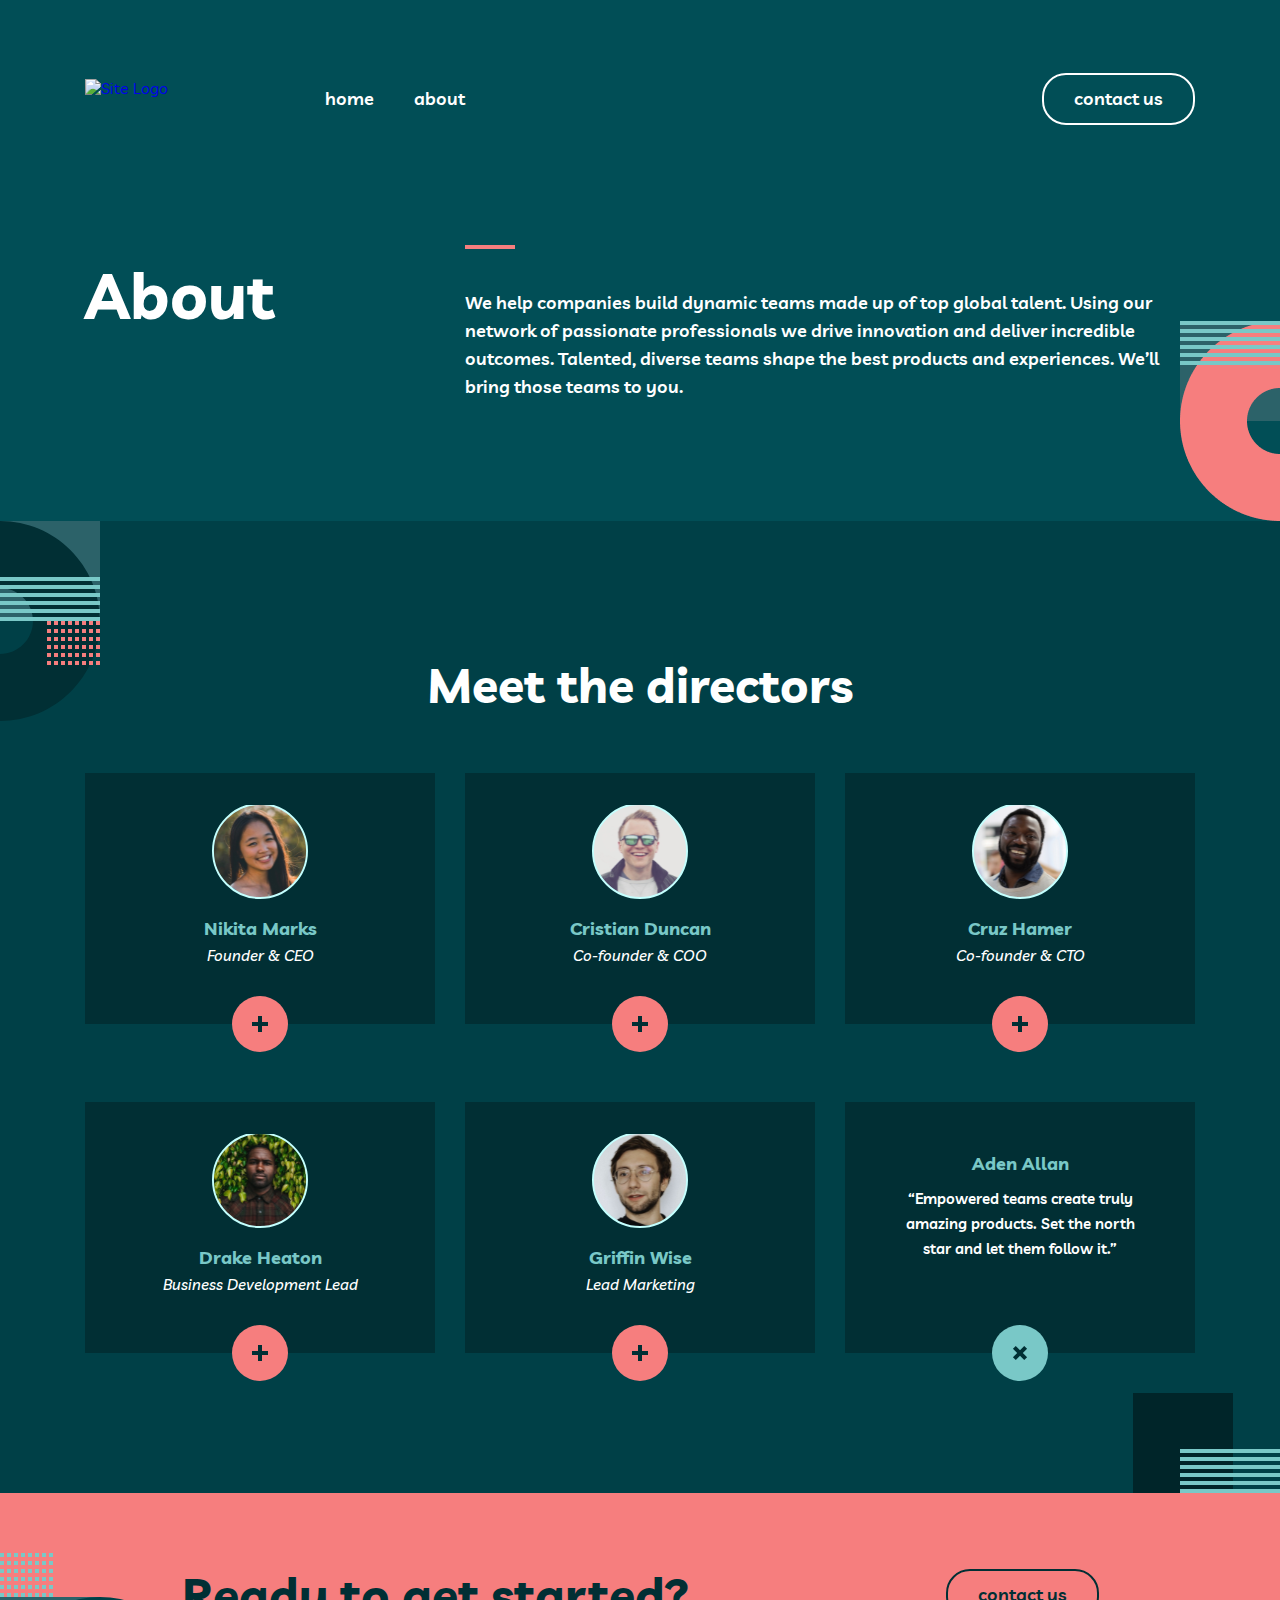
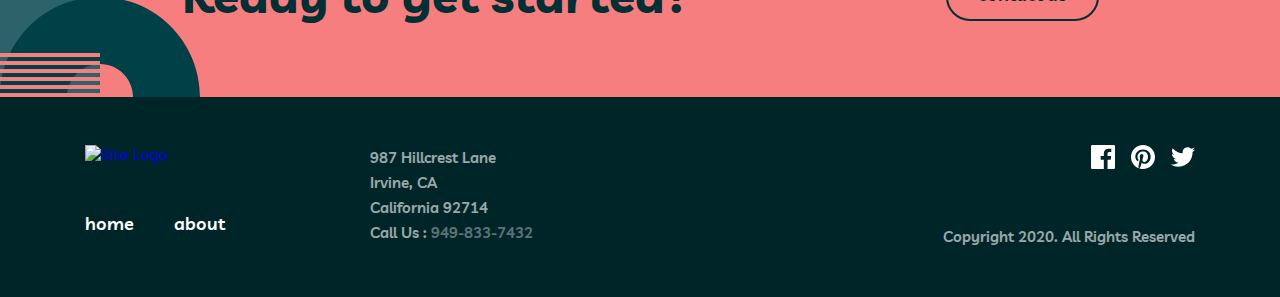
==== commit d913db0a: "edit" ====
--- a/about.html
+++ b/about.html
@@ -11,7 +11,7 @@
 </head>
 <body>
     
-     <header class="site-header">
+    <header class="site-header">
         <div class="container">
             <div class="site-header__inner">
                 <a href="./index.html" class="site-header__logo">
@@ -42,11 +42,11 @@
         <section class="about-hero">
             <div class="container">
                 <div class="about-hero__inner">
-                   <div class="about__title-wrapper">
-                    <h1 class="about-hero__title">
-                        About
-                    </h1>
-                   </div>
+                    <div class="about__title-wrapper">
+                        <h1 class="about-hero__title">
+                            About
+                        </h1>
+                    </div>
                     <div class="about-hero__box">
                         <p class="about-hero__text">
                             We help companies build dynamic teams made up of top global talent. Using our network of passionate professionals
@@ -57,9 +57,42 @@
                 </div>
             </div>
         </section>
-       
-        <section class="clients">
-
+        
+        <section class="directors">
+            <div class="container">
+                <h2 class="directors__title">Meet the directors</h2>
+                <ul class="directors__list">
+                    <li class="directors__item">
+                        <img src="./images/directors1.svg" alt="img" width="96" height="96">
+                        <h3 class="directors__subtitle">Nikita Marks</h3>
+                        <p class="directors__text">Founder & CEO</p>
+                    </li>
+                    <li class="directors__item">
+                        <img src="./images/directors2.svg" alt="img" width="96" height="96">
+                        <h3 class="directors__subtitle">Cristian Duncan</h3>
+                        <p class="directors__text">Co-founder & COO</p>
+                    </li>
+                    <li class="directors__item">
+                        <img src="./images/directors3.svg" alt="img" width="96" height="96">
+                        <h3 class="directors__subtitle">Cruz Hamer</h3>
+                        <p class="directors__text">Co-founder & CTO</p>
+                    </li>
+                    <li class="directors__item directors__item--last">
+                        <img src="./images/directors4.svg" alt="img" width="96" height="96">
+                        <h3 class="directors__subtitle">Drake Heaton</h3>
+                        <p class="directors__text">Business Development Lead</p>
+                    </li>
+                    <li class="directors__item directors__item--last">
+                        <img src="./images/directors5.svg" alt="img" width="96" height="96">
+                        <h3 class="directors__subtitle">Griffin Wise</h3>
+                        <p class="directors__text">Lead Marketing</p>
+                    </li>
+                    <li class="directors__item directors__item--last">
+                        <h3 class="directors__subtitle directors__subtitle--last">Aden Allan</h3>
+                        <p class="directors__text directors__text--last">“Empowered teams create truly amazing products. Set the north star and let them follow it.”</p>
+                    </li>
+                </ul>
+            </div>
         </section>
         
         <section class="start">
@@ -116,27 +149,27 @@
                             <a class="social__link" href="https://www.facebook.com" target="_blank">
                                 <svg xmlns="http://www.w3.org/2000/svg" width="24" height="24" viewBox="0 0 24 24" fill="currentColor">
                                     <path d="M22.675 0H1.325C0.593 0 0 0.593 0 1.325V22.676C0 23.407 0.593 24 1.325 24H12.82V14.706H9.692V11.084H12.82V8.413C12.82 5.313 14.713 3.625 17.479 3.625C18.804 3.625 19.942 3.724 20.274 3.768V7.008L18.356 7.009C16.852 7.009 16.561 7.724 16.561 8.772V11.085H20.148L19.681 14.707H16.561V24H22.677C23.407 24 24 23.407 24 22.675V1.325C24 0.593 23.407 0 22.675 0Z" fill="white"/>
-                                  </svg>
+                                </svg>
                             </a>
                         </li>
                         <li class="social__item">
                             <a class="social__link" href="https://www.pinterest.com" target="_blank">
                                 <svg xmlns="http://www.w3.org/2000/svg" width="24" height="24" viewBox="0 0 24 24" fill="currentColor">
                                     <path d="M12 0C5.373 0 0 5.372 0 12C0 17.084 3.163 21.426 7.627 23.174C7.522 22.225 7.427 20.769 7.669 19.733C7.887 18.796 9.076 13.768 9.076 13.768C9.076 13.768 8.717 13.049 8.717 11.986C8.717 10.318 9.684 9.072 10.888 9.072C11.911 9.072 12.406 9.841 12.406 10.762C12.406 11.791 11.751 13.33 11.412 14.757C11.129 15.951 12.011 16.926 13.189 16.926C15.322 16.926 16.961 14.677 16.961 11.431C16.961 8.558 14.897 6.549 11.949 6.549C8.535 6.549 6.531 9.11 6.531 11.756C6.531 12.787 6.928 13.894 7.424 14.494C7.522 14.613 7.536 14.718 7.507 14.839L7.174 16.199C7.121 16.419 7 16.466 6.772 16.36C5.273 15.662 4.336 13.471 4.336 11.711C4.336 7.926 7.086 4.449 12.265 4.449C16.428 4.449 19.663 7.416 19.663 11.38C19.663 15.516 17.056 18.844 13.436 18.844C12.22 18.844 11.077 18.213 10.686 17.466L9.938 20.319C9.667 21.362 8.936 22.669 8.446 23.465C9.57 23.812 10.763 24 12 24C18.627 24 24 18.627 24 12C24 5.372 18.627 0 12 0Z" fill="white"/>
-                                  </svg>
+                                </svg>
                             </a>
                         </li>
                         <li class="social__item">
                             <a class="social__link" href="https://www.twitter.com" target="_blank">
                                 <svg xmlns="http://www.w3.org/2000/svg" width="24" height="20" viewBox="0 0 24 20" fill="currentColor">
                                     <path d="M24 2.55705C23.117 2.94905 22.168 3.21305 21.172 3.33205C22.189 2.72305 22.97 1.75805 23.337 0.608047C22.386 1.17205 21.332 1.58205 20.21 1.80305C19.313 0.846047 18.032 0.248047 16.616 0.248047C13.437 0.248047 11.101 3.21405 11.819 6.29305C7.728 6.08805 4.1 4.12805 1.671 1.14905C0.381 3.36205 1.002 6.25705 3.194 7.72305C2.388 7.69705 1.628 7.47605 0.965 7.10705C0.911 9.38805 2.546 11.522 4.914 11.997C4.221 12.185 3.462 12.229 2.69 12.081C3.316 14.037 5.134 15.46 7.29 15.5C5.22 17.123 2.612 17.848 0 17.54C2.179 18.937 4.768 19.752 7.548 19.752C16.69 19.752 21.855 12.031 21.543 5.10605C22.505 4.41105 23.34 3.54405 24 2.55705Z" fill="white"/>
-                                  </svg>
+                                </svg>
                             </a>
                         </li>
                     </ul>
-                        <p class="social__text">
-                            Copyright 2020. All Rights Reserved
-                        </p>       
+                    <p class="social__text">
+                        Copyright 2020. All Rights Reserved
+                    </p>       
                 </div>
             </div>
         </div>
--- a/css/main.css
+++ b/css/main.css
@@ -1 +1 @@
-html{line-height:1.15;-webkit-text-size-adjust:100%}body{margin:0}main{display:block}h1{font-size:2em;margin:.67em 0}hr{-webkit-box-sizing:content-box;box-sizing:content-box;height:0;overflow:visible}pre{font-family:monospace,monospace;font-size:1em}a{background-color:rgba(0,0,0,0)}abbr[title]{border-bottom:none;text-decoration:underline;-webkit-text-decoration:underline dotted;text-decoration:underline dotted}b,strong{font-weight:bolder}code,kbd,samp{font-family:monospace,monospace;font-size:1em}small{font-size:80%}sub,sup{font-size:75%;line-height:0;position:relative;vertical-align:baseline}sub{bottom:-0.25em}sup{top:-0.5em}img{border-style:none}button,input,optgroup,select,textarea{font-family:inherit;font-size:100%;line-height:1.15;margin:0}button,input{overflow:visible}button,select{text-transform:none}button,[type=button],[type=reset],[type=submit]{-webkit-appearance:button}button::-moz-focus-inner,[type=button]::-moz-focus-inner,[type=reset]::-moz-focus-inner,[type=submit]::-moz-focus-inner{border-style:none;padding:0}button:-moz-focusring,[type=button]:-moz-focusring,[type=reset]:-moz-focusring,[type=submit]:-moz-focusring{outline:1px dotted ButtonText}fieldset{padding:.35em .75em .625em}legend{-webkit-box-sizing:border-box;box-sizing:border-box;color:inherit;display:table;max-width:100%;padding:0;white-space:normal}progress{vertical-align:baseline}textarea{overflow:auto}[type=checkbox],[type=radio]{-webkit-box-sizing:border-box;box-sizing:border-box;padding:0}[type=number]::-webkit-inner-spin-button,[type=number]::-webkit-outer-spin-button{height:auto}[type=search]{-webkit-appearance:textfield;outline-offset:-2px}[type=search]::-webkit-search-decoration{-webkit-appearance:none}::-webkit-file-upload-button{-webkit-appearance:button;font:inherit}details{display:block}summary{display:list-item}template{display:none}[hidden]{display:none}@font-face{font-display:swap;font-family:"Livvic";font-style:normal;font-weight:400;src:url("../fonts/livvic-v14-latin-regular.woff2") format("woff2")}@font-face{font-display:swap;font-family:"Livvic";font-style:normal;font-weight:500;src:url("../fonts/livvic-v14-latin-500.woff2") format("woff2")}@font-face{font-display:swap;font-family:"Livvic";font-style:normal;font-weight:600;src:url("../fonts/livvic-v14-latin-600.woff2") format("woff2")}@font-face{font-display:swap;font-family:"Livvic";font-style:normal;font-weight:700;src:url("../fonts/livvic-v14-latin-700.woff2") format("woff2")}*,*::before,*::after{-webkit-box-sizing:inherit;box-sizing:inherit}*{-webkit-box-sizing:border-box;box-sizing:border-box}ul,li{margin:0;padding:0}a{display:inline-block;text-decoration:none}html{height:100%;-webkit-box-sizing:border-box;box-sizing:border-box}img{display:block;height:auto;vertical-align:middle}body{display:-webkit-box;display:-ms-flexbox;display:flex;-webkit-box-orient:vertical;-webkit-box-direction:normal;-ms-flex-direction:column;flex-direction:column;height:100%;margin:0;scroll-behavior:smooth;font-family:"Livvic","Arial",sans-serif}.visually-hidden{position:absolute;width:1px;height:1px;margin:-1px;padding:0;border:0;white-space:nowrap;-webkit-clip-path:inset(100%);clip-path:inset(100%);clip:rect(0 0 0 0);overflow:hidden}main{-webkit-box-flex:1;-ms-flex-positive:1;flex-grow:1}.container{width:100%;max-width:1150px;margin:0 auto;padding:0 20px}.site-header{background-color:#014e56;padding-top:73px;padding-bottom:120px}.site-header__inner{padding:0;margin:0;display:-webkit-box;display:-ms-flexbox;display:flex;-webkit-box-align:center;-ms-flex-align:center;align-items:center}.nav{display:-webkit-box;display:-ms-flexbox;display:flex;-webkit-box-align:center;-ms-flex-align:center;align-items:center}.nav__list{margin:0;padding:0;list-style-type:none;display:-webkit-box;display:-ms-flexbox;display:flex;-webkit-box-align:center;-ms-flex-align:center;align-items:center;margin-left:80px;gap:40px}.nav__link{color:#fff;font-size:18px;font-weight:600;line-height:28px;-webkit-transition:color .6s ease;transition:color .6s ease}.nav__link:hover{color:#f67e7e}.site-header__link{width:153px;padding:10px 0;margin-left:auto;border-radius:24px;border:2px solid #fff;text-align:center;-webkit-transition:all .6s ease-in;transition:all .6s ease-in}.site-header__link:hover{color:#002529;background-color:#fff}.site-header__btn{display:none;background-image:url("../images/menu.svg");background-repeat:no-repeat;width:20px;height:17px;background-color:rgba(0,0,0,0);border:0}@media only screen and (max-width: 768px){.site-header{padding-top:74px;padding-bottom:124px}.site-header__img{width:96px;height:24px}.site-header__link{width:100%;max-width:153px;padding:10px 0;border-radius:24px;border:2px solid #fff;text-align:center}}@media only screen and (max-width: 576px){.site-header{padding-top:48px;padding-bottom:80px}.nav__list{display:none}.site-header__link{display:none}.site-header__btn{display:block;margin-left:auto}}.hero{background-color:#014e56;padding-bottom:250px;display:-webkit-box;display:-ms-flexbox;display:flex}.hero__inner{display:-webkit-box;display:-ms-flexbox;display:flex;-webkit-box-align:end;-ms-flex-align:end;align-items:flex-end;gap:45px;position:relative}.hero__inner::before{display:inline-block;position:absolute;background-image:url("../images/bG1.svg");width:200px;height:200px;background-repeat:no-repeat;content:"";left:-165px}.hero__title-wrapper{max-width:620px;width:100%}.hero__title{margin:0;color:#fff;font-size:100px;font-style:normal;font-weight:700;line-height:100px;margin-bottom:24px}.hero__span{color:#f67e7e}.hero__box{position:relative;width:100%;max-width:445px}.hero__text{margin:0;color:#fff;font-size:18px;font-weight:600;line-height:28px}.hero__box::before{display:inline-block;width:50px;height:4px;-ms-flex-negative:0;flex-shrink:0;background-color:#79c8c7;content:"";margin-bottom:79px}.hero__box::after{display:inline-block;position:absolute;background-image:url("../images/bG3.svg");width:358px;height:200px;background-repeat:no-repeat;content:"";margin-top:150px;right:0}@media only screen and (max-width: 1070px){.hero{padding-bottom:256px}.hero__inner{-webkit-box-orient:vertical;-webkit-box-direction:normal;-ms-flex-direction:column;flex-direction:column;-webkit-box-pack:center;-ms-flex-pack:center;justify-content:center;gap:0}.hero__inner::before{display:none;margin:0}.hero__title-wrapper{max-width:357px;width:100%;margin:0 auto}.hero__title{color:#fff;text-align:center;font-size:64px;font-weight:700;line-height:56px}.hero__box{width:100%;max-width:457px;margin:0 auto}.hero__text{font-size:15px;text-align:center}.hero__box::before{display:none;margin:0}.hero__box::after{left:0;right:0;margin:0 auto;margin-top:156px}}@media only screen and (max-width: 576px){.hero{padding-bottom:197px}.hero__inner::before{display:none;margin:0}.hero__title-wrapper{max-width:220px;width:100%;margin:0 auto}.hero__title{text-align:center;font-size:40px;line-height:40px;margin-bottom:18px}.hero__box{width:100%;max-width:327px;margin:0 auto}.hero__text{font-size:15px;text-align:center}.hero__box::after{width:300px;margin-top:97px}}.team{margin:0;padding:140px 0 140px;background-color:#012f34;position:relative}.team__inner{display:-webkit-box;display:-ms-flexbox;display:flex;-webkit-box-align:first baseline;-ms-flex-align:first baseline;align-items:first baseline;-webkit-box-pack:justify;-ms-flex-pack:justify;justify-content:space-between}.team__title-wrapper{width:100%;max-width:445px}.team__title::before{display:block;width:50px;height:4px;-ms-flex-negative:0;flex-shrink:0;background-color:#f67e7e;content:"";margin-bottom:54px}.team__title{margin:0;color:#fff;font-size:48px;font-weight:700;line-height:48px}.team__list{list-style-type:none}.team__item{position:relative;max-width:445px;width:100%;margin-bottom:32px}.team__item:last-child{margin-bottom:0}.team__item::before{display:inline-block;position:absolute;background-image:url("../images/Icon1.svg");background-repeat:no-repeat;width:72px;height:72px;content:"";left:-90px}.team__item:nth-child(2)::before{background-image:url("../images/Icon2.svg")}.team__item:nth-child(3)::before{background-image:url("../images/Icon3.svg")}.team__subtitle{margin:0;margin-bottom:16px;text-align:left;color:#f67e7e;font-size:18px;font-weight:700;line-height:28px}.team__text{margin:0;color:#fff;opacity:.8;font-size:15px;font-weight:600;line-height:25px}@media only screen and (max-width: 1000px){.team{padding:100px 0}.team__inner{-webkit-box-orient:vertical;-webkit-box-direction:normal;-ms-flex-direction:column;flex-direction:column}.team__title-wrapper{margin:0 auto}.team__title::before{margin-bottom:32px}.team__title{font-size:32px;line-height:32px;margin-bottom:64px}.team__list{margin:0 auto;list-style-type:none;padding-left:170px}.team__item{position:relative;max-width:478px;width:100%;margin-bottom:32px}.team__item::before{margin-right:23px}.team__subtitle{margin:0;margin-bottom:16px;text-align:left;color:#f67e7e;font-size:18px;font-weight:700;line-height:28px}.team__text{margin:0;color:#fff;opacity:.8;font-size:15px;font-weight:600;line-height:25px}}@media only screen and (max-width: 576px){.team{padding:64px 0}.team__title-wrapper{width:100%;max-width:240px}.team__title::before{margin-bottom:32px}.team__title{font-size:32px;line-height:32px;margin-bottom:144px;text-align:left}.team__list{list-style-type:none;padding-left:0;margin:0 auto}.team__item{position:relative;max-width:350px;width:100%;margin-bottom:136px;display:-webkit-box;display:-ms-flexbox;display:flex;-webkit-box-orient:vertical;-webkit-box-direction:normal;-ms-flex-direction:column;flex-direction:column}.team__item:last-child{margin-bottom:0}.team__item::before{display:inline-block;position:absolute;top:-80px;left:130px}.team__subtitle{margin-bottom:8px;text-align:center}.team__text{text-align:center}}.feedback{padding:140px 0;background-color:#004047}.feedback__title-wrapper{width:100%;max-width:932px}.feedback__title{margin:0;margin-bottom:92px;color:#fff;text-align:center;font-size:48px;font-weight:700;line-height:48px}.feedback__span{color:#79c8c7}.feedback__list{display:-webkit-box;display:-ms-flexbox;display:flex;-webkit-box-align:center;-ms-flex-align:center;align-items:center;gap:30px;margin:0;padding:0;list-style-type:none}.feedback__item{width:100%;max-width:350px;text-align:center;position:relative}.feedback__item::before{position:absolute;background-image:url("../images/Icon4.svg");background-repeat:no-repeat;height:56px;width:67px;content:"";top:-36px;left:0;right:0;margin:0 auto}.feedback__quote{position:relative;margin:0;margin-bottom:24px;color:#fff;text-align:center;font-size:15px;font-weight:600;line-height:25px;z-index:3}.feedback__user{margin:0;color:#79c8c7;font-size:18px;font-weight:700;line-height:28px}.feedback__position{margin:0;color:#fff;text-align:center;font-size:13px;font-style:italic;font-weight:500;line-height:18px}.feedback__item::after{display:inline-block;background-image:url("../images/author1.svg");background-repeat:no-repeat;height:75px;width:75px;content:"";margin-top:32px}.feedback__item:nth-child(2):after{background-image:url("../images/author2.svg")}.feedback__item:nth-child(3):after{background-image:url("../images/author3.svg")}@media only screen and (max-width: 768px){.feedback{padding:100px 0}.feedback__title-wrapper{width:100%;max-width:573px;margin:0 auto}.feedback__title{font-size:32px;line-height:32px;margin-bottom:84px;text-align:center}.feedback__list{-webkit-box-orient:vertical;-webkit-box-direction:normal;-ms-flex-direction:column;flex-direction:column}.feedback__item{width:100%;max-width:573px}.feedback__quote{margin-bottom:16px}.feedback__item::after{margin-top:16px;margin-bottom:48px}.feedback__item:nth-child(3):after{margin-bottom:0}}@media only screen and (max-width: 576px){.feedback{padding:140px 0 164px}.feedback__title-wrapper{width:100%;max-width:327px;margin:0 auto}.feedback__item{width:100%;max-width:327px}.feedback__quote{margin-bottom:16px}.feedback__item::after{margin-top:16px;margin-bottom:48px}.feedback__item:nth-child(3):after{margin-bottom:0}}.about-hero{background-color:#014e56;padding-bottom:120px;display:block;background-image:url("../images/aboutHeroBg.png");background-repeat:no-repeat;background-size:100px 200px;background-position:calc(50% + 580px) bottom}.about-hero__inner{display:-webkit-box;display:-ms-flexbox;display:flex;-webkit-box-align:start;-ms-flex-align:start;align-items:flex-start;-webkit-box-pack:justify;-ms-flex-pack:justify;justify-content:space-between}.about-hero__title{margin:0;color:#fff;font-size:64px;font-weight:700;line-height:100px}.about-hero__box{width:100%;max-width:730px}.about-hero__box::before{display:block;width:50px;height:4px;background-color:#f67e7e;content:"";margin-bottom:40px}.about-hero__text{margin:0;color:#fff;font-size:18px;font-weight:600;line-height:28px}@media only screen and (max-width: 1100px){.about-hero{background-position:calc(50% + 305px) bottom}.about-hero__inner{-webkit-box-orient:vertical;-webkit-box-direction:normal;-ms-flex-direction:column;flex-direction:column}.about__title-wrapper{width:100%;max-width:730px;margin:0 auto}.about-hero__title{text-align:center}.about-hero__box{width:100%;max-width:730px}.about-hero__box::before{display:none}.about-hero__text{margin:0;color:#fff;font-size:18px;font-weight:600;line-height:28px;text-align:center}}@media only screen and (max-width: 800px){.about-hero{background-position:calc(50% + 280px) bottom}.about-hero__inner{-webkit-box-orient:vertical;-webkit-box-direction:normal;-ms-flex-direction:column;flex-direction:column;margin:0 auto}.about__title-wrapper{width:100%;max-width:683px;margin:0 auto}.about-hero__title{text-align:center;color:#fff;font-size:64px;font-weight:700;line-height:56px;margin-bottom:24px}.about-hero__box{width:100%;max-width:457px;text-align:center;margin:0 auto}.about-hero__text{font-size:15px;text-align:center}}@media only screen and (max-width: 650px){.about-hero{background-position:calc(50% + 250px) bottom}}@media only screen and (max-width: 576px){.about-hero{background-image:url("../images/herobg.png");background-repeat:no-repeat;background-size:100px 100px;background-position:calc(50% + 200px) bottom}.about-hero__inner{-webkit-box-orient:vertical;-webkit-box-direction:normal;-ms-flex-direction:column;flex-direction:column;margin:0 auto}.about__title-wrapper{width:100%;max-width:327px;margin:0 auto}.about-hero__title{font-size:40px;line-height:40px;margin-bottom:16px}.about-hero__box{width:100%;max-width:327px;text-align:center;margin:0 auto}}@media only screen and (max-width: 476px){.about-hero{background-position:calc(50% + 150px) bottom}}@media only screen and (max-width: 376px){.about-hero{background-position:calc(50% + 120px) bottom}}.start{padding:76px 0;background-color:#f67e7e}.start__inner{width:100%;max-width:917px;margin:0 auto;display:-webkit-box;display:-ms-flexbox;display:flex;-webkit-box-align:center;-ms-flex-align:center;align-items:center;-webkit-box-pack:justify;-ms-flex-pack:justify;justify-content:space-between}.start__title{margin:0;color:#012f34;font-size:48px;font-weight:700;line-height:48px}.start__link{display:inline-block;width:153px;padding:10px 0;border-radius:24px;border:2px solid #012f34;color:#012f34;font-size:18px;font-weight:600;line-height:28px;text-align:center;-webkit-transition:all .6s ease;transition:all .6s ease}.start__link:hover{color:#fff;background-color:#012f34}@media only screen and (max-width: 768px){.start{padding:84px 0}.start__inner{width:100%;max-width:573px}.start__title{font-size:32px;line-height:32px}}@media only screen and (max-width: 576px){.start{padding:83px 0}.start__inner{width:100%;max-width:327px;-webkit-box-orient:vertical;-webkit-box-direction:normal;-ms-flex-direction:column;flex-direction:column;margin:0 auto}.start__title{font-size:32px;line-height:32px;margin-bottom:24px;text-align:center}}.site-footer{padding:48px 0;background-color:#002529}.site-footer__inner{display:-webkit-box;display:-ms-flexbox;display:flex;-webkit-box-align:start;-ms-flex-align:start;align-items:flex-start;-webkit-box-pack:justify;-ms-flex-pack:justify;justify-content:space-between}.footer-wrapper{display:-webkit-box;display:-ms-flexbox;display:flex;-webkit-box-align:start;-ms-flex-align:start;align-items:flex-start}.site-footer__wrapper{margin-right:125px}.site-footer__list{margin:0;margin-top:25px;padding:0;display:-webkit-box;display:-ms-flexbox;display:flex;-webkit-box-align:center;-ms-flex-align:center;align-items:center;gap:40px;list-style-type:none}.site-footer__link{color:#fff;font-size:18px;font-weight:600;line-height:28px;-webkit-transition:color .4s ease;transition:color .4s ease}.site-footer__link:hover{color:#f67e7e}.footer__list{margin:0;padding:0;list-style-type:none}.footer__item,.footer__link{color:#fff;opacity:.6;font-size:15px;font-weight:600;line-height:25px}.social__list{display:-webkit-box;display:-ms-flexbox;display:flex;-webkit-box-align:center;-ms-flex-align:center;align-items:center;-webkit-box-pack:end;-ms-flex-pack:end;justify-content:flex-end;gap:16px;list-style-type:none}.social__text{margin:0;margin-top:51px;color:#fff;opacity:.6;text-align:right;font-size:15px;font-weight:600;line-height:25px}@media only screen and (max-width: 768px){.site-footer{padding:56px 0}.site-footer__inner{-webkit-box-orient:vertical;-webkit-box-direction:normal;-ms-flex-direction:column;flex-direction:column}.footer-wrapper{-webkit-box-orient:horizontal;-webkit-box-direction:normal;-ms-flex-direction:row;flex-direction:row;width:100%}.site-footer__wrapper{margin-right:auto}.site-footer__img{width:96px;height:24px}.site-footer__list{margin-top:53px;gap:24px}.site-footer__link{font-size:15px;line-height:25px}.footer__list{text-align:right}.footer__item{text-align:right}.social{display:-webkit-box;display:-ms-flexbox;display:flex;-webkit-box-align:center;-ms-flex-align:center;align-items:center;-webkit-box-pack:justify;-ms-flex-pack:justify;justify-content:space-between;margin-top:33px;width:100%}.social__text{margin-top:0;text-align:right}}@media only screen and (max-width: 576px){.site-footer{padding:65px 0}.site-footer__inner{margin:0 auto;text-align:center}.site-footer__wrapper{margin-right:0;text-align:center;margin:0 auto}.footer-wrapper{-webkit-box-orient:vertical;-webkit-box-direction:normal;-ms-flex-direction:column;flex-direction:column;margin:0 auto}.site-footer__list{margin-top:24px;gap:24px}.footer__list{margin:0 auto;margin-top:24px;text-align:center}.footer__item{text-align:center}.social{-webkit-box-orient:vertical;-webkit-box-direction:normal;-ms-flex-direction:column;flex-direction:column}.social__text{margin-top:16px}}/*# sourceMappingURL=main.css.map */+html{line-height:1.15;-webkit-text-size-adjust:100%}body{margin:0}main{display:block}h1{font-size:2em;margin:.67em 0}hr{-webkit-box-sizing:content-box;box-sizing:content-box;height:0;overflow:visible}pre{font-family:monospace,monospace;font-size:1em}a{background-color:rgba(0,0,0,0)}abbr[title]{border-bottom:none;text-decoration:underline;-webkit-text-decoration:underline dotted;text-decoration:underline dotted}b,strong{font-weight:bolder}code,kbd,samp{font-family:monospace,monospace;font-size:1em}small{font-size:80%}sub,sup{font-size:75%;line-height:0;position:relative;vertical-align:baseline}sub{bottom:-0.25em}sup{top:-0.5em}img{border-style:none}button,input,optgroup,select,textarea{font-family:inherit;font-size:100%;line-height:1.15;margin:0}button,input{overflow:visible}button,select{text-transform:none}button,[type=button],[type=reset],[type=submit]{-webkit-appearance:button}button::-moz-focus-inner,[type=button]::-moz-focus-inner,[type=reset]::-moz-focus-inner,[type=submit]::-moz-focus-inner{border-style:none;padding:0}button:-moz-focusring,[type=button]:-moz-focusring,[type=reset]:-moz-focusring,[type=submit]:-moz-focusring{outline:1px dotted ButtonText}fieldset{padding:.35em .75em .625em}legend{-webkit-box-sizing:border-box;box-sizing:border-box;color:inherit;display:table;max-width:100%;padding:0;white-space:normal}progress{vertical-align:baseline}textarea{overflow:auto}[type=checkbox],[type=radio]{-webkit-box-sizing:border-box;box-sizing:border-box;padding:0}[type=number]::-webkit-inner-spin-button,[type=number]::-webkit-outer-spin-button{height:auto}[type=search]{-webkit-appearance:textfield;outline-offset:-2px}[type=search]::-webkit-search-decoration{-webkit-appearance:none}::-webkit-file-upload-button{-webkit-appearance:button;font:inherit}details{display:block}summary{display:list-item}template{display:none}[hidden]{display:none}@font-face{font-display:swap;font-family:"Livvic";font-style:normal;font-weight:400;src:url("../fonts/livvic-v14-latin-regular.woff2") format("woff2")}@font-face{font-display:swap;font-family:"Livvic";font-style:normal;font-weight:500;src:url("../fonts/livvic-v14-latin-500.woff2") format("woff2")}@font-face{font-display:swap;font-family:"Livvic";font-style:normal;font-weight:600;src:url("../fonts/livvic-v14-latin-600.woff2") format("woff2")}@font-face{font-display:swap;font-family:"Livvic";font-style:normal;font-weight:700;src:url("../fonts/livvic-v14-latin-700.woff2") format("woff2")}*,*::before,*::after{-webkit-box-sizing:inherit;box-sizing:inherit}*{-webkit-box-sizing:border-box;box-sizing:border-box}ul,li{margin:0;padding:0}a{display:inline-block;text-decoration:none}html{height:100%;-webkit-box-sizing:border-box;box-sizing:border-box}img{display:block;height:auto;vertical-align:middle}body{display:-webkit-box;display:-ms-flexbox;display:flex;-webkit-box-orient:vertical;-webkit-box-direction:normal;-ms-flex-direction:column;flex-direction:column;height:100%;margin:0;scroll-behavior:smooth;font-family:"Livvic","Arial",sans-serif}.visually-hidden{position:absolute;width:1px;height:1px;margin:-1px;padding:0;border:0;white-space:nowrap;-webkit-clip-path:inset(100%);clip-path:inset(100%);clip:rect(0 0 0 0);overflow:hidden}main{-webkit-box-flex:1;-ms-flex-positive:1;flex-grow:1}.container{width:100%;max-width:1150px;margin:0 auto;padding:0 20px}.site-header{background-color:#014e56;padding-top:73px;padding-bottom:120px}.site-header__inner{padding:0;margin:0;display:-webkit-box;display:-ms-flexbox;display:flex;-webkit-box-align:center;-ms-flex-align:center;align-items:center}.nav{display:-webkit-box;display:-ms-flexbox;display:flex;-webkit-box-align:center;-ms-flex-align:center;align-items:center}.nav__list{margin:0;padding:0;list-style-type:none;display:-webkit-box;display:-ms-flexbox;display:flex;-webkit-box-align:center;-ms-flex-align:center;align-items:center;margin-left:80px;gap:40px}.nav__link{color:#fff;font-size:18px;font-weight:600;line-height:28px;-webkit-transition:color .6s ease;transition:color .6s ease}.nav__link:hover{color:#f67e7e}.site-header__link{width:153px;padding:10px 0;margin-left:auto;border-radius:24px;border:2px solid #fff;text-align:center;-webkit-transition:all .6s ease-in;transition:all .6s ease-in}.site-header__link:hover{color:#002529;background-color:#fff}.site-header__btn{display:none;background-image:url("../images/menu.svg");background-repeat:no-repeat;width:20px;height:17px;background-color:rgba(0,0,0,0);border:0}@media only screen and (max-width: 768px){.site-header{padding-top:74px;padding-bottom:124px}.site-header__img{width:96px;height:24px}.site-header__link{width:100%;max-width:153px;padding:10px 0;border-radius:24px;border:2px solid #fff;text-align:center}}@media only screen and (max-width: 576px){.site-header{padding-top:48px;padding-bottom:80px}.nav__list{display:none}.site-header__link{display:none}.site-header__btn{display:block;margin-left:auto}}.hero{background-color:#014e56;padding-bottom:250px;display:-webkit-box;display:-ms-flexbox;display:flex}.hero__inner{display:-webkit-box;display:-ms-flexbox;display:flex;-webkit-box-align:end;-ms-flex-align:end;align-items:flex-end;gap:45px;position:relative}.hero__inner::before{display:inline-block;position:absolute;background-image:url("../images/bG1.svg");width:200px;height:200px;background-repeat:no-repeat;content:"";left:-135px}.hero__title-wrapper{max-width:620px;width:100%}.hero__title{margin:0;color:#fff;font-size:100px;font-style:normal;font-weight:700;line-height:100px;margin-bottom:24px}.hero__span{color:#f67e7e}.hero__box{position:relative;width:100%;max-width:445px}.hero__text{margin:0;color:#fff;font-size:18px;font-weight:600;line-height:28px}.hero__box::before{display:inline-block;width:50px;height:4px;-ms-flex-negative:0;flex-shrink:0;background-color:#79c8c7;content:"";margin-bottom:79px}.hero__box::after{display:inline-block;position:absolute;background-image:url("../images/bG3.svg");width:358px;height:200px;background-repeat:no-repeat;content:"";margin-top:150px;right:0}@media only screen and (max-width: 1070px){.hero{padding-bottom:256px}.hero__inner{-webkit-box-orient:vertical;-webkit-box-direction:normal;-ms-flex-direction:column;flex-direction:column;-webkit-box-pack:center;-ms-flex-pack:center;justify-content:center;gap:0}.hero__inner::before{display:none;margin:0}.hero__title-wrapper{max-width:357px;width:100%;margin:0 auto}.hero__title{color:#fff;text-align:center;font-size:64px;font-weight:700;line-height:56px}.hero__box{width:100%;max-width:457px;margin:0 auto}.hero__text{font-size:15px;text-align:center}.hero__box::before{display:none;margin:0}.hero__box::after{left:0;right:0;margin:0 auto;margin-top:156px}}@media only screen and (max-width: 576px){.hero{padding-bottom:197px}.hero__inner::before{display:none;margin:0}.hero__title-wrapper{max-width:220px;width:100%;margin:0 auto}.hero__title{text-align:center;font-size:40px;line-height:40px;margin-bottom:18px}.hero__box{width:100%;max-width:327px;margin:0 auto}.hero__text{font-size:15px;text-align:center}.hero__box::after{width:300px;margin-top:97px}}.team{margin:0;padding:140px 0 140px;background-color:#012f34;position:relative;background-image:url("/images/bG6.svg");background-repeat:no-repeat;background-position:right bottom}.team__inner{display:-webkit-box;display:-ms-flexbox;display:flex;-webkit-box-align:first baseline;-ms-flex-align:first baseline;align-items:first baseline;-webkit-box-pack:justify;-ms-flex-pack:justify;justify-content:space-between}.team__title-wrapper{width:100%;max-width:445px}.team__title::before{display:block;width:50px;height:4px;-ms-flex-negative:0;flex-shrink:0;background-color:#f67e7e;content:"";margin-bottom:54px}.team__title{margin:0;color:#fff;font-size:48px;font-weight:700;line-height:48px}.team__list{list-style-type:none}.team__item{position:relative;max-width:445px;width:100%;margin-bottom:32px}.team__item:last-child{margin-bottom:0}.team__item::before{display:inline-block;position:absolute;background-image:url("../images/Icon1.svg");background-repeat:no-repeat;width:72px;height:72px;content:"";left:-90px}.team__item:nth-child(2)::before{background-image:url("../images/Icon2.svg")}.team__item:nth-child(3)::before{background-image:url("../images/Icon3.svg")}.team__subtitle{margin:0;margin-bottom:16px;text-align:left;color:#f67e7e;font-size:18px;font-weight:700;line-height:28px}.team__text{margin:0;color:#fff;opacity:.8;font-size:15px;font-weight:600;line-height:25px}@media only screen and (max-width: 1000px){.team{padding:100px 0}.team__inner{-webkit-box-orient:vertical;-webkit-box-direction:normal;-ms-flex-direction:column;flex-direction:column}.team__title-wrapper{margin:0 auto}.team__title::before{margin-bottom:32px}.team__title{font-size:32px;line-height:32px;margin-bottom:64px}.team__list{margin:0 auto;list-style-type:none;padding-left:170px}.team__item{position:relative;max-width:478px;width:100%;margin-bottom:32px}.team__item::before{margin-right:23px}.team__subtitle{margin:0;margin-bottom:16px;text-align:left;color:#f67e7e;font-size:18px;font-weight:700;line-height:28px}.team__text{margin:0;color:#fff;opacity:.8;font-size:15px;font-weight:600;line-height:25px}}@media only screen and (max-width: 576px){.team{padding:64px 0}.team__title-wrapper{width:100%;max-width:240px}.team__title::before{margin-bottom:32px}.team__title{font-size:32px;line-height:32px;margin-bottom:144px;text-align:left}.team__list{list-style-type:none;padding-left:0;margin:0 auto}.team__item{position:relative;max-width:350px;width:100%;margin-bottom:136px;display:-webkit-box;display:-ms-flexbox;display:flex;-webkit-box-orient:vertical;-webkit-box-direction:normal;-ms-flex-direction:column;flex-direction:column}.team__item:last-child{margin-bottom:0}.team__item::before{display:inline-block;position:absolute;top:-80px;left:130px}.team__subtitle{margin-bottom:8px;text-align:center}.team__text{text-align:center}}.feedback{padding:140px 0;background-color:#004047;background-image:url("/images/bG2.svg"),url("/images/bG5.svg");background-repeat:no-repeat;background-position:right bottom,left top}.feedback__title-wrapper{width:100%;max-width:932px}.feedback__title{margin:0;margin-bottom:92px;color:#fff;text-align:center;font-size:48px;font-weight:700;line-height:48px}.feedback__span{color:#79c8c7}.feedback__list{display:-webkit-box;display:-ms-flexbox;display:flex;-webkit-box-align:center;-ms-flex-align:center;align-items:center;gap:30px;margin:0;padding:0;list-style-type:none}.feedback__item{width:100%;max-width:350px;text-align:center;position:relative}.feedback__item::before{position:absolute;background-image:url("../images/Icon4.svg");background-repeat:no-repeat;height:56px;width:67px;content:"";top:-36px;left:0;right:0;margin:0 auto}.feedback__quote{position:relative;margin:0;margin-bottom:24px;color:#fff;text-align:center;font-size:15px;font-weight:600;line-height:25px;z-index:3}.feedback__user{margin:0;color:#79c8c7;font-size:18px;font-weight:700;line-height:28px}.feedback__position{margin:0;color:#fff;text-align:center;font-size:13px;font-style:italic;font-weight:500;line-height:18px}.feedback__item::after{display:inline-block;background-image:url("../images/author1.svg");background-repeat:no-repeat;height:75px;width:75px;content:"";margin-top:32px}.feedback__item:nth-child(2):after{background-image:url("../images/author2.svg")}.feedback__item:nth-child(3):after{background-image:url("../images/author3.svg")}@media only screen and (max-width: 768px){.feedback{padding:100px 0}.feedback__title-wrapper{width:100%;max-width:573px;margin:0 auto}.feedback__title{font-size:32px;line-height:32px;margin-bottom:84px;text-align:center}.feedback__list{-webkit-box-orient:vertical;-webkit-box-direction:normal;-ms-flex-direction:column;flex-direction:column}.feedback__item{width:100%;max-width:573px}.feedback__quote{margin-bottom:16px}.feedback__item::after{margin-top:16px;margin-bottom:48px}.feedback__item:nth-child(3):after{margin-bottom:0}}@media only screen and (max-width: 576px){.feedback{padding:140px 0 164px}.feedback__title-wrapper{width:100%;max-width:327px;margin:0 auto}.feedback__item{width:100%;max-width:327px}.feedback__quote{margin-bottom:16px}.feedback__item::after{margin-top:16px;margin-bottom:48px}.feedback__item:nth-child(3):after{margin-bottom:0}}.about-hero{background-color:#014e56;padding-bottom:120px;display:block;background-image:url("../images/aboutHeroBg.png");background-repeat:no-repeat;background-size:100px 200px;background-position:right bottom}.about-hero__inner{display:-webkit-box;display:-ms-flexbox;display:flex;-webkit-box-align:start;-ms-flex-align:start;align-items:flex-start;-webkit-box-pack:justify;-ms-flex-pack:justify;justify-content:space-between}.about-hero__title{margin:0;color:#fff;font-size:64px;font-weight:700;line-height:100px}.about-hero__box{width:100%;max-width:730px}.about-hero__box::before{display:block;width:50px;height:4px;background-color:#f67e7e;content:"";margin-bottom:40px}.about-hero__text{margin:0;color:#fff;font-size:18px;font-weight:600;line-height:28px}@media only screen and (max-width: 1100px){.about-hero{background-position:calc(50% + 305px) bottom}.about-hero__inner{-webkit-box-orient:vertical;-webkit-box-direction:normal;-ms-flex-direction:column;flex-direction:column}.about__title-wrapper{width:100%;max-width:730px;margin:0 auto}.about-hero__title{text-align:center}.about-hero__box{width:100%;max-width:730px}.about-hero__box::before{display:none}.about-hero__text{margin:0;color:#fff;font-size:18px;font-weight:600;line-height:28px;text-align:center}}@media only screen and (max-width: 800px){.about-hero{background-position:calc(50% + 280px) bottom}.about-hero__inner{-webkit-box-orient:vertical;-webkit-box-direction:normal;-ms-flex-direction:column;flex-direction:column;margin:0 auto}.about__title-wrapper{width:100%;max-width:683px;margin:0 auto}.about-hero__title{text-align:center;color:#fff;font-size:64px;font-weight:700;line-height:56px;margin-bottom:24px}.about-hero__box{width:100%;max-width:457px;text-align:center;margin:0 auto}.about-hero__text{font-size:15px;text-align:center}}@media only screen and (max-width: 650px){.about-hero{background-position:calc(50% + 250px) bottom}}@media only screen and (max-width: 576px){.about-hero{background-image:url("../images/herobg.png");background-repeat:no-repeat;background-size:100px 100px;background-position:calc(50% + 200px) bottom}.about-hero__inner{-webkit-box-orient:vertical;-webkit-box-direction:normal;-ms-flex-direction:column;flex-direction:column;margin:0 auto}.about__title-wrapper{width:100%;max-width:327px;margin:0 auto}.about-hero__title{font-size:40px;line-height:40px;margin-bottom:16px}.about-hero__box{width:100%;max-width:327px;text-align:center;margin:0 auto}}@media only screen and (max-width: 476px){.about-hero{background-position:calc(50% + 150px) bottom}}@media only screen and (max-width: 376px){.about-hero{background-position:calc(50% + 120px) bottom}}.directors{background-color:#004047;padding:140px 0;background-image:url(/images/bG7.svg),url("/images/bG8.svg");background-repeat:no-repeat;background-position:left top,right bottom}.directors__title{margin:0;margin-bottom:64px;color:#fff;text-align:center;font-family:"Livvic";font-size:48px;font-weight:700;line-height:48px}.directors__list{margin:0;padding-left:0;list-style:none;display:-webkit-box;display:-ms-flexbox;display:flex;-webkit-box-pack:center;-ms-flex-pack:center;justify-content:center;-ms-flex-wrap:wrap;flex-wrap:wrap;gap:30px}.directors__item{background-color:#012f34;padding:32px 48px 56px;width:350px;display:-webkit-box;display:-ms-flexbox;display:flex;-webkit-box-align:center;-ms-flex-align:center;align-items:center;-webkit-box-orient:vertical;-webkit-box-direction:normal;-ms-flex-direction:column;flex-direction:column;position:relative}.directors__item::after{display:block;position:absolute;right:0;left:0;bottom:-28px;margin:0 auto;width:56px;height:56px;background-image:url("/images/plus.svg");background-repeat:no-repeat;content:""}.directors__item:last-child::after{background-image:url("/images/krestik.svg")}.directors__item--last{margin-top:48px}.directors__subtitle{margin:0;margin-top:16px;color:#79c8c7;text-align:center;font-family:"Livvic";font-size:18px;font-weight:700;line-height:28px}.directors__subtitle--last{margin-bottom:8px}.directors__text{margin:0;color:#fff;text-align:center;font-family:"Livvic";font-size:15px;font-style:italic;font-weight:500;line-height:25px}.directors__text--last{color:#fff;text-align:center;font-family:"Livvic";font-size:15px;font-style:normal;font-weight:600;line-height:25px}.connect{background-color:#014e56;padding-bottom:128px;background-image:url("/images/bG9.svg");background-repeat:no-repeat}.connect__inner{display:-webkit-box;display:-ms-flexbox;display:flex;-webkit-box-pack:justify;-ms-flex-pack:justify;justify-content:space-between}.connect__title{color:#fff;font-family:"Livvic";font-size:64px;font-style:normal;font-weight:700;line-height:100px;margin:0;margin-bottom:16px}.connect__subtitle{color:#f67e7e;font-family:"Livvic";font-size:32px;font-style:normal;font-weight:700;line-height:48px;margin:0;margin-bottom:32px}.connect__list{margin:0;padding-left:0;list-style:none;display:-webkit-box;display:-ms-flexbox;display:flex;-webkit-box-orient:vertical;-webkit-box-direction:normal;-ms-flex-direction:column;flex-direction:column;gap:8px}.connect__text{color:#fff;font-family:"Livvic";font-size:18px;font-style:normal;font-weight:700;line-height:28px;margin:0;display:-webkit-box;display:-ms-flexbox;display:flex;-webkit-box-align:center;-ms-flex-align:center;align-items:center;gap:23px}.connect__text::before{display:block;width:72px;height:72px;background-image:url("/images/Icon1.svg");content:""}.connect__text--second::before{display:block;width:72px;height:72px;background-image:url("/images/Icon2.svg");content:""}.connect__text--third::before{display:block;width:72px;height:72px;background-image:url("/images/Icon3.svg");content:""}.connect__form{display:-webkit-box;display:-ms-flexbox;display:flex;-webkit-box-orient:vertical;-webkit-box-direction:normal;-ms-flex-direction:column;flex-direction:column}.connect__input{width:540px;background-color:rgba(0,0,0,0);font-family:"Livvic";font-size:15px;font-style:normal;font-weight:600;line-height:25px;letter-spacing:-0.115px;color:#fff;border-top:none;border-left:none;border-right:none;border-bottom:2px solid #fff;opacity:.6;padding:24px 0 16px 14px}.start{padding:76px 0;background-color:#f67e7e;background-image:url("/images/bG4.svg");background-repeat:no-repeat;background-position:left bottom}.start__inner{width:100%;max-width:917px;margin:0 auto;display:-webkit-box;display:-ms-flexbox;display:flex;-webkit-box-align:center;-ms-flex-align:center;align-items:center;-webkit-box-pack:justify;-ms-flex-pack:justify;justify-content:space-between}.start__title{margin:0;color:#012f34;font-size:48px;font-weight:700;line-height:48px}.start__link{display:inline-block;width:153px;padding:10px 0;border-radius:24px;border:2px solid #012f34;color:#012f34;font-size:18px;font-weight:600;line-height:28px;text-align:center;-webkit-transition:all .6s ease;transition:all .6s ease}.start__link:hover{color:#fff;background-color:#012f34}@media only screen and (max-width: 768px){.start{padding:84px 0}.start__inner{width:100%;max-width:573px}.start__title{font-size:32px;line-height:32px}}@media only screen and (max-width: 576px){.start{padding:83px 0}.start__inner{width:100%;max-width:327px;-webkit-box-orient:vertical;-webkit-box-direction:normal;-ms-flex-direction:column;flex-direction:column;margin:0 auto}.start__title{font-size:32px;line-height:32px;margin-bottom:24px;text-align:center}}.site-footer{padding:48px 0;background-color:#002529}.site-footer__inner{display:-webkit-box;display:-ms-flexbox;display:flex;-webkit-box-align:start;-ms-flex-align:start;align-items:flex-start;-webkit-box-pack:justify;-ms-flex-pack:justify;justify-content:space-between}.footer-wrapper{display:-webkit-box;display:-ms-flexbox;display:flex;-webkit-box-align:start;-ms-flex-align:start;align-items:flex-start}.site-footer__wrapper{margin-right:125px}.site-footer__list{margin:0;margin-top:25px;padding:0;display:-webkit-box;display:-ms-flexbox;display:flex;-webkit-box-align:center;-ms-flex-align:center;align-items:center;gap:40px;list-style-type:none}.site-footer__link{color:#fff;font-size:18px;font-weight:600;line-height:28px;-webkit-transition:color .4s ease;transition:color .4s ease}.site-footer__link:hover{color:#f67e7e}.footer__list{margin:0;padding:0;list-style-type:none}.footer__item,.footer__link{color:#fff;opacity:.6;font-size:15px;font-weight:600;line-height:25px}.social__list{display:-webkit-box;display:-ms-flexbox;display:flex;-webkit-box-align:center;-ms-flex-align:center;align-items:center;-webkit-box-pack:end;-ms-flex-pack:end;justify-content:flex-end;gap:16px;list-style-type:none}.social__text{margin:0;margin-top:51px;color:#fff;opacity:.6;text-align:right;font-size:15px;font-weight:600;line-height:25px}@media only screen and (max-width: 768px){.site-footer{padding:56px 0}.site-footer__inner{-webkit-box-orient:vertical;-webkit-box-direction:normal;-ms-flex-direction:column;flex-direction:column}.footer-wrapper{-webkit-box-orient:horizontal;-webkit-box-direction:normal;-ms-flex-direction:row;flex-direction:row;width:100%}.site-footer__wrapper{margin-right:auto}.site-footer__img{width:96px;height:24px}.site-footer__list{margin-top:53px;gap:24px}.site-footer__link{font-size:15px;line-height:25px}.footer__list{text-align:right}.footer__item{text-align:right}.social{display:-webkit-box;display:-ms-flexbox;display:flex;-webkit-box-align:center;-ms-flex-align:center;align-items:center;-webkit-box-pack:justify;-ms-flex-pack:justify;justify-content:space-between;margin-top:33px;width:100%}.social__text{margin-top:0;text-align:right}}@media only screen and (max-width: 576px){.site-footer{padding:65px 0}.site-footer__inner{margin:0 auto;text-align:center}.site-footer__wrapper{margin-right:0;text-align:center;margin:0 auto}.footer-wrapper{-webkit-box-orient:vertical;-webkit-box-direction:normal;-ms-flex-direction:column;flex-direction:column;margin:0 auto}.site-footer__list{margin-top:24px;gap:24px}.footer__list{margin:0 auto;margin-top:24px;text-align:center}.footer__item{text-align:center}.social{-webkit-box-orient:vertical;-webkit-box-direction:normal;-ms-flex-direction:column;flex-direction:column}.social__text{margin-top:16px}}/*# sourceMappingURL=main.css.map */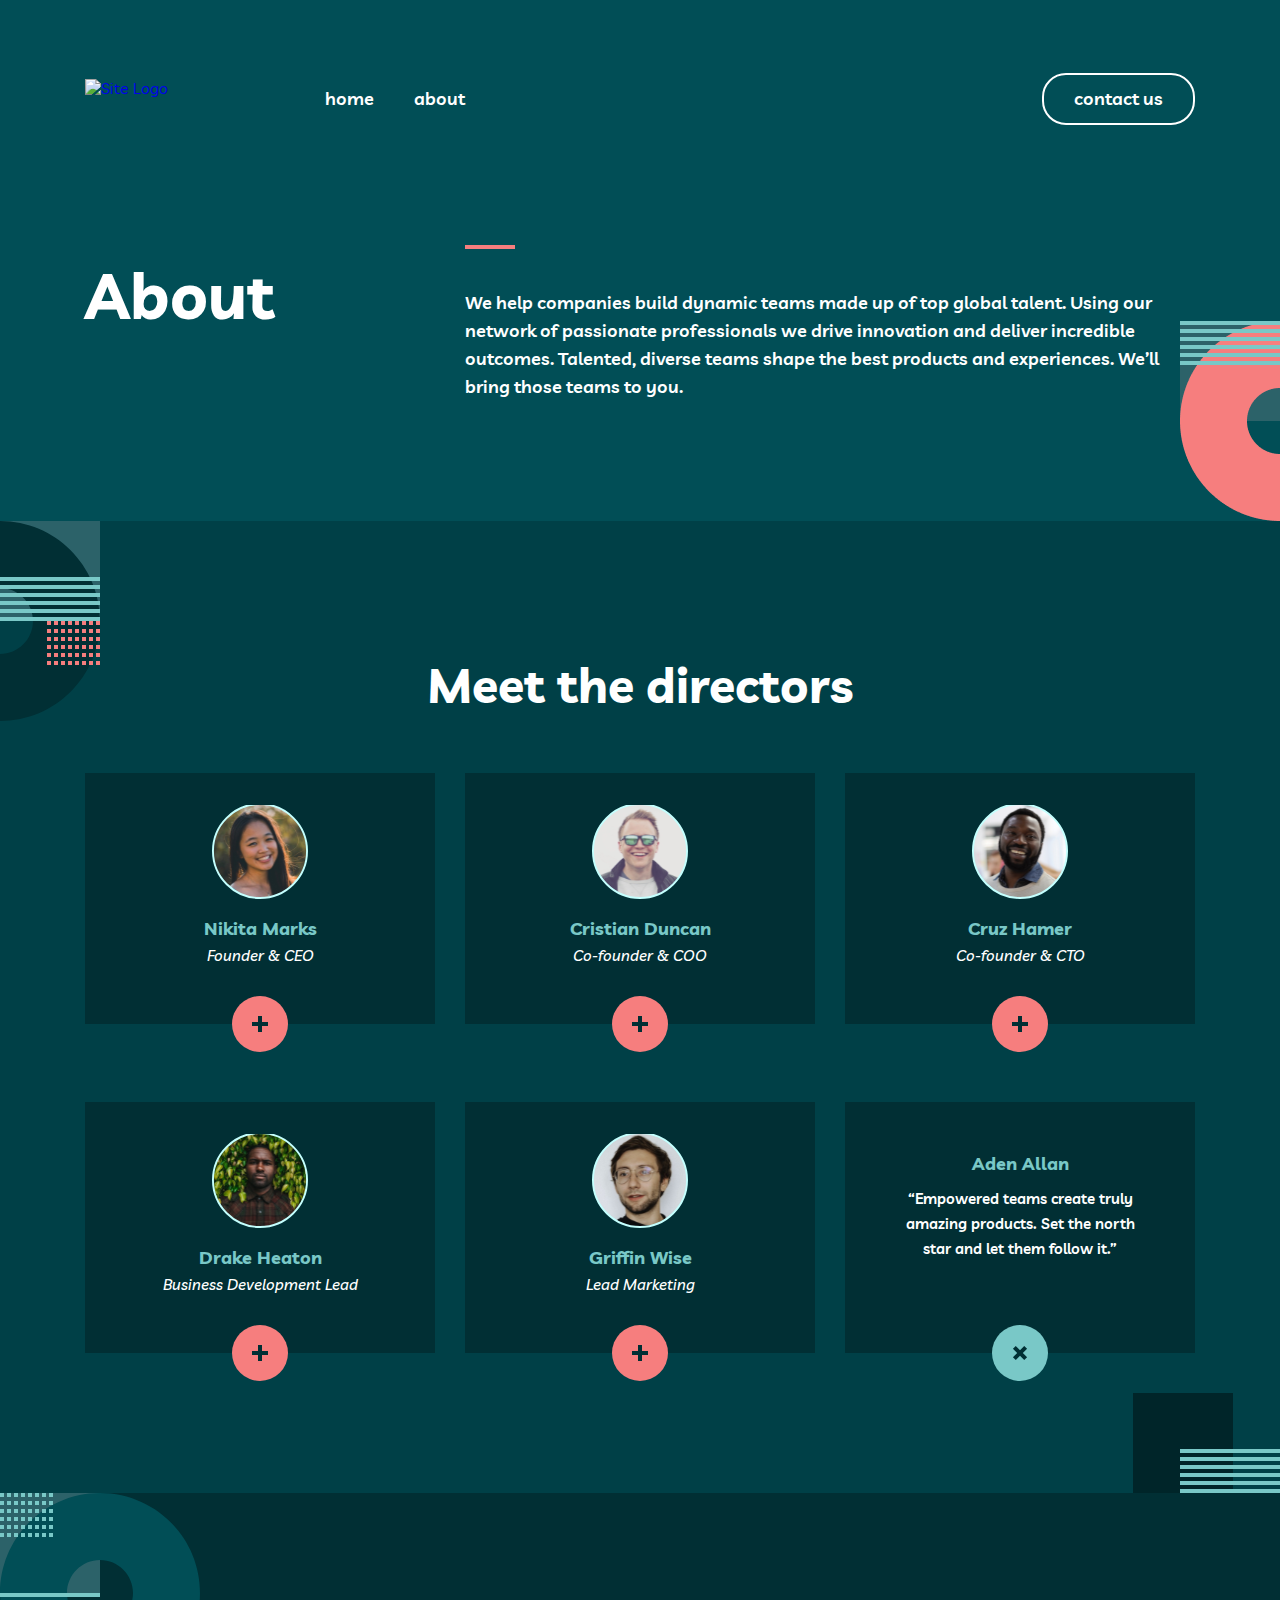
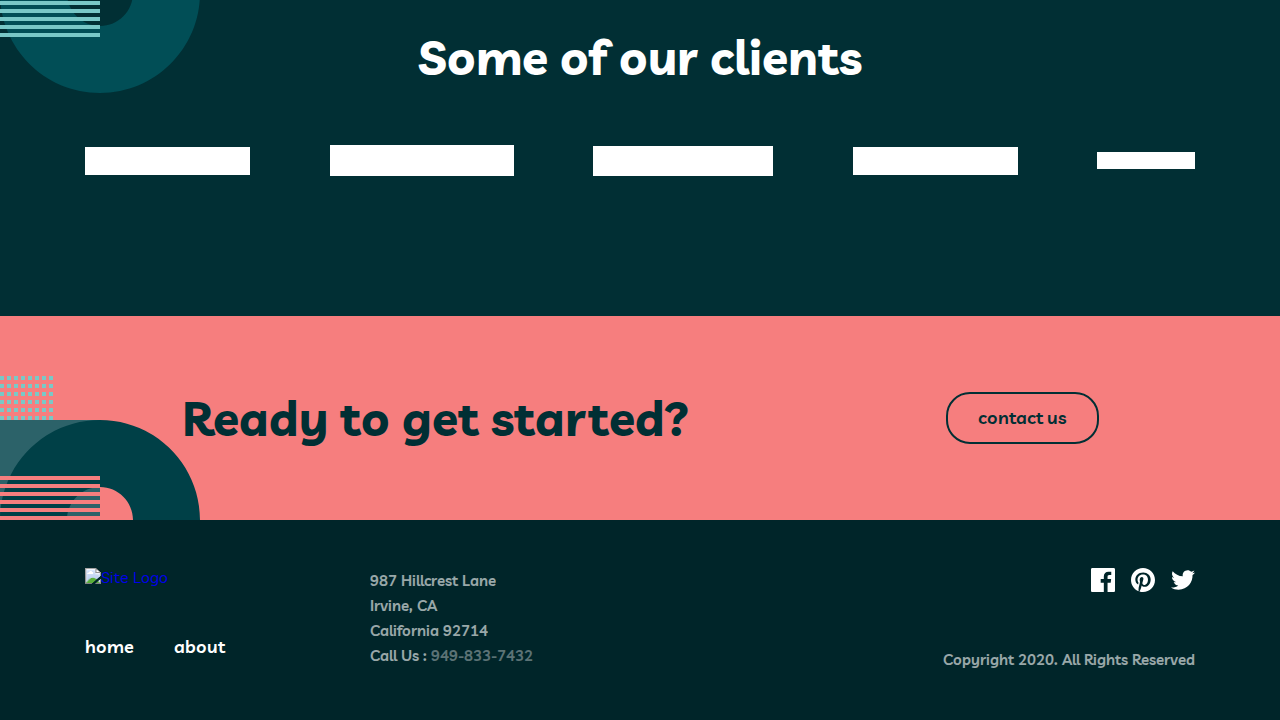
==== commit 49e80971: "Initial commit" ====
--- a/about.html
+++ b/about.html
@@ -94,6 +94,29 @@
                 </ul>
             </div>
         </section>
+
+        <section class="clients">
+            <div class="container">
+                <h2 class="clients__title">Some of our clients</h2>
+                <div class="clients__wrapper">
+                    <a class="clients__logo" href="#">
+                        <img class="clients__img" src="./images/logo1.png" alt="logo company" width="165" height="28">
+                    </a>
+                    <a class="clients__logo" href="#">
+                        <img class="clients__img" src="./images/logo1.png" alt="logo company" width="184" height="23">
+                    </a>
+                    <a class="clients__logo" href="#">
+                        <img class="clients__img" src="./images/logo1.png" alt="logo company" width="180" height="28">
+                    </a>
+                    <a class="clients__logo" href="#">
+                        <img class="clients__img" src="./images/logo1.png" alt="logo company" width="165" height="28">
+                    </a>
+                    <a class="clients__logo" href="#">
+                        <img class="clients__img" src="./images/logo1.png" alt="logo company" width="98" height="45">
+                    </a>
+                </div>
+            </div>
+        </section>
         
         <section class="start">
             <div class="container">
--- a/css/main.css
+++ b/css/main.css
@@ -1 +1,1832 @@
-html{line-height:1.15;-webkit-text-size-adjust:100%}body{margin:0}main{display:block}h1{font-size:2em;margin:.67em 0}hr{-webkit-box-sizing:content-box;box-sizing:content-box;height:0;overflow:visible}pre{font-family:monospace,monospace;font-size:1em}a{background-color:rgba(0,0,0,0)}abbr[title]{border-bottom:none;text-decoration:underline;-webkit-text-decoration:underline dotted;text-decoration:underline dotted}b,strong{font-weight:bolder}code,kbd,samp{font-family:monospace,monospace;font-size:1em}small{font-size:80%}sub,sup{font-size:75%;line-height:0;position:relative;vertical-align:baseline}sub{bottom:-0.25em}sup{top:-0.5em}img{border-style:none}button,input,optgroup,select,textarea{font-family:inherit;font-size:100%;line-height:1.15;margin:0}button,input{overflow:visible}button,select{text-transform:none}button,[type=button],[type=reset],[type=submit]{-webkit-appearance:button}button::-moz-focus-inner,[type=button]::-moz-focus-inner,[type=reset]::-moz-focus-inner,[type=submit]::-moz-focus-inner{border-style:none;padding:0}button:-moz-focusring,[type=button]:-moz-focusring,[type=reset]:-moz-focusring,[type=submit]:-moz-focusring{outline:1px dotted ButtonText}fieldset{padding:.35em .75em .625em}legend{-webkit-box-sizing:border-box;box-sizing:border-box;color:inherit;display:table;max-width:100%;padding:0;white-space:normal}progress{vertical-align:baseline}textarea{overflow:auto}[type=checkbox],[type=radio]{-webkit-box-sizing:border-box;box-sizing:border-box;padding:0}[type=number]::-webkit-inner-spin-button,[type=number]::-webkit-outer-spin-button{height:auto}[type=search]{-webkit-appearance:textfield;outline-offset:-2px}[type=search]::-webkit-search-decoration{-webkit-appearance:none}::-webkit-file-upload-button{-webkit-appearance:button;font:inherit}details{display:block}summary{display:list-item}template{display:none}[hidden]{display:none}@font-face{font-display:swap;font-family:"Livvic";font-style:normal;font-weight:400;src:url("../fonts/livvic-v14-latin-regular.woff2") format("woff2")}@font-face{font-display:swap;font-family:"Livvic";font-style:normal;font-weight:500;src:url("../fonts/livvic-v14-latin-500.woff2") format("woff2")}@font-face{font-display:swap;font-family:"Livvic";font-style:normal;font-weight:600;src:url("../fonts/livvic-v14-latin-600.woff2") format("woff2")}@font-face{font-display:swap;font-family:"Livvic";font-style:normal;font-weight:700;src:url("../fonts/livvic-v14-latin-700.woff2") format("woff2")}*,*::before,*::after{-webkit-box-sizing:inherit;box-sizing:inherit}*{-webkit-box-sizing:border-box;box-sizing:border-box}ul,li{margin:0;padding:0}a{display:inline-block;text-decoration:none}html{height:100%;-webkit-box-sizing:border-box;box-sizing:border-box}img{display:block;height:auto;vertical-align:middle}body{display:-webkit-box;display:-ms-flexbox;display:flex;-webkit-box-orient:vertical;-webkit-box-direction:normal;-ms-flex-direction:column;flex-direction:column;height:100%;margin:0;scroll-behavior:smooth;font-family:"Livvic","Arial",sans-serif}.visually-hidden{position:absolute;width:1px;height:1px;margin:-1px;padding:0;border:0;white-space:nowrap;-webkit-clip-path:inset(100%);clip-path:inset(100%);clip:rect(0 0 0 0);overflow:hidden}main{-webkit-box-flex:1;-ms-flex-positive:1;flex-grow:1}.container{width:100%;max-width:1150px;margin:0 auto;padding:0 20px}.site-header{background-color:#014e56;padding-top:73px;padding-bottom:120px}.site-header__inner{padding:0;margin:0;display:-webkit-box;display:-ms-flexbox;display:flex;-webkit-box-align:center;-ms-flex-align:center;align-items:center}.nav{display:-webkit-box;display:-ms-flexbox;display:flex;-webkit-box-align:center;-ms-flex-align:center;align-items:center}.nav__list{margin:0;padding:0;list-style-type:none;display:-webkit-box;display:-ms-flexbox;display:flex;-webkit-box-align:center;-ms-flex-align:center;align-items:center;margin-left:80px;gap:40px}.nav__link{color:#fff;font-size:18px;font-weight:600;line-height:28px;-webkit-transition:color .6s ease;transition:color .6s ease}.nav__link:hover{color:#f67e7e}.site-header__link{width:153px;padding:10px 0;margin-left:auto;border-radius:24px;border:2px solid #fff;text-align:center;-webkit-transition:all .6s ease-in;transition:all .6s ease-in}.site-header__link:hover{color:#002529;background-color:#fff}.site-header__btn{display:none;background-image:url("../images/menu.svg");background-repeat:no-repeat;width:20px;height:17px;background-color:rgba(0,0,0,0);border:0}@media only screen and (max-width: 768px){.site-header{padding-top:74px;padding-bottom:124px}.site-header__img{width:96px;height:24px}.site-header__link{width:100%;max-width:153px;padding:10px 0;border-radius:24px;border:2px solid #fff;text-align:center}}@media only screen and (max-width: 576px){.site-header{padding-top:48px;padding-bottom:80px}.nav__list{display:none}.site-header__link{display:none}.site-header__btn{display:block;margin-left:auto}}.hero{background-color:#014e56;padding-bottom:250px;display:-webkit-box;display:-ms-flexbox;display:flex}.hero__inner{display:-webkit-box;display:-ms-flexbox;display:flex;-webkit-box-align:end;-ms-flex-align:end;align-items:flex-end;gap:45px;position:relative}.hero__inner::before{display:inline-block;position:absolute;background-image:url("../images/bG1.svg");width:200px;height:200px;background-repeat:no-repeat;content:"";left:-135px}.hero__title-wrapper{max-width:620px;width:100%}.hero__title{margin:0;color:#fff;font-size:100px;font-style:normal;font-weight:700;line-height:100px;margin-bottom:24px}.hero__span{color:#f67e7e}.hero__box{position:relative;width:100%;max-width:445px}.hero__text{margin:0;color:#fff;font-size:18px;font-weight:600;line-height:28px}.hero__box::before{display:inline-block;width:50px;height:4px;-ms-flex-negative:0;flex-shrink:0;background-color:#79c8c7;content:"";margin-bottom:79px}.hero__box::after{display:inline-block;position:absolute;background-image:url("../images/bG3.svg");width:358px;height:200px;background-repeat:no-repeat;content:"";margin-top:150px;right:0}@media only screen and (max-width: 1070px){.hero{padding-bottom:256px}.hero__inner{-webkit-box-orient:vertical;-webkit-box-direction:normal;-ms-flex-direction:column;flex-direction:column;-webkit-box-pack:center;-ms-flex-pack:center;justify-content:center;gap:0}.hero__inner::before{display:none;margin:0}.hero__title-wrapper{max-width:357px;width:100%;margin:0 auto}.hero__title{color:#fff;text-align:center;font-size:64px;font-weight:700;line-height:56px}.hero__box{width:100%;max-width:457px;margin:0 auto}.hero__text{font-size:15px;text-align:center}.hero__box::before{display:none;margin:0}.hero__box::after{left:0;right:0;margin:0 auto;margin-top:156px}}@media only screen and (max-width: 576px){.hero{padding-bottom:197px}.hero__inner::before{display:none;margin:0}.hero__title-wrapper{max-width:220px;width:100%;margin:0 auto}.hero__title{text-align:center;font-size:40px;line-height:40px;margin-bottom:18px}.hero__box{width:100%;max-width:327px;margin:0 auto}.hero__text{font-size:15px;text-align:center}.hero__box::after{width:300px;margin-top:97px}}.team{margin:0;padding:140px 0 140px;background-color:#012f34;position:relative;background-image:url("/images/bG6.svg");background-repeat:no-repeat;background-position:right bottom}.team__inner{display:-webkit-box;display:-ms-flexbox;display:flex;-webkit-box-align:first baseline;-ms-flex-align:first baseline;align-items:first baseline;-webkit-box-pack:justify;-ms-flex-pack:justify;justify-content:space-between}.team__title-wrapper{width:100%;max-width:445px}.team__title::before{display:block;width:50px;height:4px;-ms-flex-negative:0;flex-shrink:0;background-color:#f67e7e;content:"";margin-bottom:54px}.team__title{margin:0;color:#fff;font-size:48px;font-weight:700;line-height:48px}.team__list{list-style-type:none}.team__item{position:relative;max-width:445px;width:100%;margin-bottom:32px}.team__item:last-child{margin-bottom:0}.team__item::before{display:inline-block;position:absolute;background-image:url("../images/Icon1.svg");background-repeat:no-repeat;width:72px;height:72px;content:"";left:-90px}.team__item:nth-child(2)::before{background-image:url("../images/Icon2.svg")}.team__item:nth-child(3)::before{background-image:url("../images/Icon3.svg")}.team__subtitle{margin:0;margin-bottom:16px;text-align:left;color:#f67e7e;font-size:18px;font-weight:700;line-height:28px}.team__text{margin:0;color:#fff;opacity:.8;font-size:15px;font-weight:600;line-height:25px}@media only screen and (max-width: 1000px){.team{padding:100px 0}.team__inner{-webkit-box-orient:vertical;-webkit-box-direction:normal;-ms-flex-direction:column;flex-direction:column}.team__title-wrapper{margin:0 auto}.team__title::before{margin-bottom:32px}.team__title{font-size:32px;line-height:32px;margin-bottom:64px}.team__list{margin:0 auto;list-style-type:none;padding-left:170px}.team__item{position:relative;max-width:478px;width:100%;margin-bottom:32px}.team__item::before{margin-right:23px}.team__subtitle{margin:0;margin-bottom:16px;text-align:left;color:#f67e7e;font-size:18px;font-weight:700;line-height:28px}.team__text{margin:0;color:#fff;opacity:.8;font-size:15px;font-weight:600;line-height:25px}}@media only screen and (max-width: 576px){.team{padding:64px 0}.team__title-wrapper{width:100%;max-width:240px}.team__title::before{margin-bottom:32px}.team__title{font-size:32px;line-height:32px;margin-bottom:144px;text-align:left}.team__list{list-style-type:none;padding-left:0;margin:0 auto}.team__item{position:relative;max-width:350px;width:100%;margin-bottom:136px;display:-webkit-box;display:-ms-flexbox;display:flex;-webkit-box-orient:vertical;-webkit-box-direction:normal;-ms-flex-direction:column;flex-direction:column}.team__item:last-child{margin-bottom:0}.team__item::before{display:inline-block;position:absolute;top:-80px;left:130px}.team__subtitle{margin-bottom:8px;text-align:center}.team__text{text-align:center}}.feedback{padding:140px 0;background-color:#004047;background-image:url("/images/bG2.svg"),url("/images/bG5.svg");background-repeat:no-repeat;background-position:right bottom,left top}.feedback__title-wrapper{width:100%;max-width:932px}.feedback__title{margin:0;margin-bottom:92px;color:#fff;text-align:center;font-size:48px;font-weight:700;line-height:48px}.feedback__span{color:#79c8c7}.feedback__list{display:-webkit-box;display:-ms-flexbox;display:flex;-webkit-box-align:center;-ms-flex-align:center;align-items:center;gap:30px;margin:0;padding:0;list-style-type:none}.feedback__item{width:100%;max-width:350px;text-align:center;position:relative}.feedback__item::before{position:absolute;background-image:url("../images/Icon4.svg");background-repeat:no-repeat;height:56px;width:67px;content:"";top:-36px;left:0;right:0;margin:0 auto}.feedback__quote{position:relative;margin:0;margin-bottom:24px;color:#fff;text-align:center;font-size:15px;font-weight:600;line-height:25px;z-index:3}.feedback__user{margin:0;color:#79c8c7;font-size:18px;font-weight:700;line-height:28px}.feedback__position{margin:0;color:#fff;text-align:center;font-size:13px;font-style:italic;font-weight:500;line-height:18px}.feedback__item::after{display:inline-block;background-image:url("../images/author1.svg");background-repeat:no-repeat;height:75px;width:75px;content:"";margin-top:32px}.feedback__item:nth-child(2):after{background-image:url("../images/author2.svg")}.feedback__item:nth-child(3):after{background-image:url("../images/author3.svg")}@media only screen and (max-width: 768px){.feedback{padding:100px 0}.feedback__title-wrapper{width:100%;max-width:573px;margin:0 auto}.feedback__title{font-size:32px;line-height:32px;margin-bottom:84px;text-align:center}.feedback__list{-webkit-box-orient:vertical;-webkit-box-direction:normal;-ms-flex-direction:column;flex-direction:column}.feedback__item{width:100%;max-width:573px}.feedback__quote{margin-bottom:16px}.feedback__item::after{margin-top:16px;margin-bottom:48px}.feedback__item:nth-child(3):after{margin-bottom:0}}@media only screen and (max-width: 576px){.feedback{padding:140px 0 164px}.feedback__title-wrapper{width:100%;max-width:327px;margin:0 auto}.feedback__item{width:100%;max-width:327px}.feedback__quote{margin-bottom:16px}.feedback__item::after{margin-top:16px;margin-bottom:48px}.feedback__item:nth-child(3):after{margin-bottom:0}}.about-hero{background-color:#014e56;padding-bottom:120px;display:block;background-image:url("../images/aboutHeroBg.png");background-repeat:no-repeat;background-size:100px 200px;background-position:right bottom}.about-hero__inner{display:-webkit-box;display:-ms-flexbox;display:flex;-webkit-box-align:start;-ms-flex-align:start;align-items:flex-start;-webkit-box-pack:justify;-ms-flex-pack:justify;justify-content:space-between}.about-hero__title{margin:0;color:#fff;font-size:64px;font-weight:700;line-height:100px}.about-hero__box{width:100%;max-width:730px}.about-hero__box::before{display:block;width:50px;height:4px;background-color:#f67e7e;content:"";margin-bottom:40px}.about-hero__text{margin:0;color:#fff;font-size:18px;font-weight:600;line-height:28px}@media only screen and (max-width: 1100px){.about-hero{background-position:calc(50% + 305px) bottom}.about-hero__inner{-webkit-box-orient:vertical;-webkit-box-direction:normal;-ms-flex-direction:column;flex-direction:column}.about__title-wrapper{width:100%;max-width:730px;margin:0 auto}.about-hero__title{text-align:center}.about-hero__box{width:100%;max-width:730px}.about-hero__box::before{display:none}.about-hero__text{margin:0;color:#fff;font-size:18px;font-weight:600;line-height:28px;text-align:center}}@media only screen and (max-width: 800px){.about-hero{background-position:calc(50% + 280px) bottom}.about-hero__inner{-webkit-box-orient:vertical;-webkit-box-direction:normal;-ms-flex-direction:column;flex-direction:column;margin:0 auto}.about__title-wrapper{width:100%;max-width:683px;margin:0 auto}.about-hero__title{text-align:center;color:#fff;font-size:64px;font-weight:700;line-height:56px;margin-bottom:24px}.about-hero__box{width:100%;max-width:457px;text-align:center;margin:0 auto}.about-hero__text{font-size:15px;text-align:center}}@media only screen and (max-width: 650px){.about-hero{background-position:calc(50% + 250px) bottom}}@media only screen and (max-width: 576px){.about-hero{background-image:url("../images/herobg.png");background-repeat:no-repeat;background-size:100px 100px;background-position:calc(50% + 200px) bottom}.about-hero__inner{-webkit-box-orient:vertical;-webkit-box-direction:normal;-ms-flex-direction:column;flex-direction:column;margin:0 auto}.about__title-wrapper{width:100%;max-width:327px;margin:0 auto}.about-hero__title{font-size:40px;line-height:40px;margin-bottom:16px}.about-hero__box{width:100%;max-width:327px;text-align:center;margin:0 auto}}@media only screen and (max-width: 476px){.about-hero{background-position:calc(50% + 150px) bottom}}@media only screen and (max-width: 376px){.about-hero{background-position:calc(50% + 120px) bottom}}.directors{background-color:#004047;padding:140px 0;background-image:url(/images/bG7.svg),url("/images/bG8.svg");background-repeat:no-repeat;background-position:left top,right bottom}.directors__title{margin:0;margin-bottom:64px;color:#fff;text-align:center;font-family:"Livvic";font-size:48px;font-weight:700;line-height:48px}.directors__list{margin:0;padding-left:0;list-style:none;display:-webkit-box;display:-ms-flexbox;display:flex;-webkit-box-pack:center;-ms-flex-pack:center;justify-content:center;-ms-flex-wrap:wrap;flex-wrap:wrap;gap:30px}.directors__item{background-color:#012f34;padding:32px 48px 56px;width:350px;display:-webkit-box;display:-ms-flexbox;display:flex;-webkit-box-align:center;-ms-flex-align:center;align-items:center;-webkit-box-orient:vertical;-webkit-box-direction:normal;-ms-flex-direction:column;flex-direction:column;position:relative}.directors__item::after{display:block;position:absolute;right:0;left:0;bottom:-28px;margin:0 auto;width:56px;height:56px;background-image:url("/images/plus.svg");background-repeat:no-repeat;content:""}.directors__item:last-child::after{background-image:url("/images/krestik.svg")}.directors__item--last{margin-top:48px}.directors__subtitle{margin:0;margin-top:16px;color:#79c8c7;text-align:center;font-family:"Livvic";font-size:18px;font-weight:700;line-height:28px}.directors__subtitle--last{margin-bottom:8px}.directors__text{margin:0;color:#fff;text-align:center;font-family:"Livvic";font-size:15px;font-style:italic;font-weight:500;line-height:25px}.directors__text--last{color:#fff;text-align:center;font-family:"Livvic";font-size:15px;font-style:normal;font-weight:600;line-height:25px}.connect{background-color:#014e56;padding-bottom:128px;background-image:url("/images/bG9.svg");background-repeat:no-repeat}.connect__inner{display:-webkit-box;display:-ms-flexbox;display:flex;-webkit-box-pack:justify;-ms-flex-pack:justify;justify-content:space-between}.connect__title{color:#fff;font-family:"Livvic";font-size:64px;font-style:normal;font-weight:700;line-height:100px;margin:0;margin-bottom:16px}.connect__subtitle{color:#f67e7e;font-family:"Livvic";font-size:32px;font-style:normal;font-weight:700;line-height:48px;margin:0;margin-bottom:32px}.connect__list{margin:0;padding-left:0;list-style:none;display:-webkit-box;display:-ms-flexbox;display:flex;-webkit-box-orient:vertical;-webkit-box-direction:normal;-ms-flex-direction:column;flex-direction:column;gap:8px}.connect__text{color:#fff;font-family:"Livvic";font-size:18px;font-style:normal;font-weight:700;line-height:28px;margin:0;display:-webkit-box;display:-ms-flexbox;display:flex;-webkit-box-align:center;-ms-flex-align:center;align-items:center;gap:23px}.connect__text::before{display:block;width:72px;height:72px;background-image:url("/images/Icon1.svg");content:""}.connect__text--second::before{display:block;width:72px;height:72px;background-image:url("/images/Icon2.svg");content:""}.connect__text--third::before{display:block;width:72px;height:72px;background-image:url("/images/Icon3.svg");content:""}.connect__form{display:-webkit-box;display:-ms-flexbox;display:flex;-webkit-box-orient:vertical;-webkit-box-direction:normal;-ms-flex-direction:column;flex-direction:column}.connect__input{width:540px;background-color:rgba(0,0,0,0);font-family:"Livvic";font-size:15px;font-style:normal;font-weight:600;line-height:25px;letter-spacing:-0.115px;color:#fff;border-top:none;border-left:none;border-right:none;border-bottom:2px solid #fff;opacity:.6;padding:24px 0 16px 14px}.start{padding:76px 0;background-color:#f67e7e;background-image:url("/images/bG4.svg");background-repeat:no-repeat;background-position:left bottom}.start__inner{width:100%;max-width:917px;margin:0 auto;display:-webkit-box;display:-ms-flexbox;display:flex;-webkit-box-align:center;-ms-flex-align:center;align-items:center;-webkit-box-pack:justify;-ms-flex-pack:justify;justify-content:space-between}.start__title{margin:0;color:#012f34;font-size:48px;font-weight:700;line-height:48px}.start__link{display:inline-block;width:153px;padding:10px 0;border-radius:24px;border:2px solid #012f34;color:#012f34;font-size:18px;font-weight:600;line-height:28px;text-align:center;-webkit-transition:all .6s ease;transition:all .6s ease}.start__link:hover{color:#fff;background-color:#012f34}@media only screen and (max-width: 768px){.start{padding:84px 0}.start__inner{width:100%;max-width:573px}.start__title{font-size:32px;line-height:32px}}@media only screen and (max-width: 576px){.start{padding:83px 0}.start__inner{width:100%;max-width:327px;-webkit-box-orient:vertical;-webkit-box-direction:normal;-ms-flex-direction:column;flex-direction:column;margin:0 auto}.start__title{font-size:32px;line-height:32px;margin-bottom:24px;text-align:center}}.site-footer{padding:48px 0;background-color:#002529}.site-footer__inner{display:-webkit-box;display:-ms-flexbox;display:flex;-webkit-box-align:start;-ms-flex-align:start;align-items:flex-start;-webkit-box-pack:justify;-ms-flex-pack:justify;justify-content:space-between}.footer-wrapper{display:-webkit-box;display:-ms-flexbox;display:flex;-webkit-box-align:start;-ms-flex-align:start;align-items:flex-start}.site-footer__wrapper{margin-right:125px}.site-footer__list{margin:0;margin-top:25px;padding:0;display:-webkit-box;display:-ms-flexbox;display:flex;-webkit-box-align:center;-ms-flex-align:center;align-items:center;gap:40px;list-style-type:none}.site-footer__link{color:#fff;font-size:18px;font-weight:600;line-height:28px;-webkit-transition:color .4s ease;transition:color .4s ease}.site-footer__link:hover{color:#f67e7e}.footer__list{margin:0;padding:0;list-style-type:none}.footer__item,.footer__link{color:#fff;opacity:.6;font-size:15px;font-weight:600;line-height:25px}.social__list{display:-webkit-box;display:-ms-flexbox;display:flex;-webkit-box-align:center;-ms-flex-align:center;align-items:center;-webkit-box-pack:end;-ms-flex-pack:end;justify-content:flex-end;gap:16px;list-style-type:none}.social__text{margin:0;margin-top:51px;color:#fff;opacity:.6;text-align:right;font-size:15px;font-weight:600;line-height:25px}@media only screen and (max-width: 768px){.site-footer{padding:56px 0}.site-footer__inner{-webkit-box-orient:vertical;-webkit-box-direction:normal;-ms-flex-direction:column;flex-direction:column}.footer-wrapper{-webkit-box-orient:horizontal;-webkit-box-direction:normal;-ms-flex-direction:row;flex-direction:row;width:100%}.site-footer__wrapper{margin-right:auto}.site-footer__img{width:96px;height:24px}.site-footer__list{margin-top:53px;gap:24px}.site-footer__link{font-size:15px;line-height:25px}.footer__list{text-align:right}.footer__item{text-align:right}.social{display:-webkit-box;display:-ms-flexbox;display:flex;-webkit-box-align:center;-ms-flex-align:center;align-items:center;-webkit-box-pack:justify;-ms-flex-pack:justify;justify-content:space-between;margin-top:33px;width:100%}.social__text{margin-top:0;text-align:right}}@media only screen and (max-width: 576px){.site-footer{padding:65px 0}.site-footer__inner{margin:0 auto;text-align:center}.site-footer__wrapper{margin-right:0;text-align:center;margin:0 auto}.footer-wrapper{-webkit-box-orient:vertical;-webkit-box-direction:normal;-ms-flex-direction:column;flex-direction:column;margin:0 auto}.site-footer__list{margin-top:24px;gap:24px}.footer__list{margin:0 auto;margin-top:24px;text-align:center}.footer__item{text-align:center}.social{-webkit-box-orient:vertical;-webkit-box-direction:normal;-ms-flex-direction:column;flex-direction:column}.social__text{margin-top:16px}}/*# sourceMappingURL=main.css.map */+
+
+html {
+    line-height: 1.15; /* 1 */
+    -webkit-text-size-adjust: 100%; /* 2 */
+}
+
+
+body {
+    margin: 0;
+}
+
+
+main {
+    display: block;
+}
+
+
+h1 {
+    font-size: 2em;
+    margin: 0.67em 0;
+}
+
+
+hr {
+    box-sizing: content-box; /* 1 */
+    height: 0; /* 1 */
+    overflow: visible; /* 2 */
+}
+
+
+pre {
+    font-family: monospace, monospace; /* 1 */
+    font-size: 1em; /* 2 */
+}
+
+
+
+a {
+    background-color: transparent;
+}
+
+
+abbr[title] {
+    border-bottom: none; /* 1 */
+    text-decoration: underline; /* 2 */
+    text-decoration: underline dotted; /* 2 */
+}
+
+b,
+strong {
+    font-weight: bolder;
+}
+
+
+code,
+kbd,
+samp {
+    font-family: monospace, monospace; 
+    font-size: 1em; 
+}
+
+
+small {
+    font-size: 80%;
+}
+
+
+sub,
+sup {
+    font-size: 75%;
+    line-height: 0;
+    position: relative;
+    vertical-align: baseline;
+}
+
+sub {
+    bottom: -0.25em;
+}
+
+sup {
+    top: -0.5em;
+}
+
+
+img {
+    border-style: none;
+}
+
+
+button,
+input,
+optgroup,
+select,
+textarea {
+    font-family: inherit; /* 1 */
+    font-size: 100%; /* 1 */
+    line-height: 1.15; /* 1 */
+    margin: 0; /* 2 */
+}
+
+
+button,
+input { /* 1 */
+    overflow: visible;
+}
+
+
+button,
+select { /* 1 */
+    text-transform: none;
+}
+
+
+
+button,
+[type="button"],
+[type="reset"],
+[type="submit"] {
+    -webkit-appearance: button;
+}
+
+button::-moz-focus-inner,
+[type="button"]::-moz-focus-inner,
+[type="reset"]::-moz-focus-inner,
+[type="submit"]::-moz-focus-inner {
+    border-style: none;
+    padding: 0;
+}
+
+
+
+button:-moz-focusring,
+[type="button"]:-moz-focusring,
+[type="reset"]:-moz-focusring,
+[type="submit"]:-moz-focusring {
+    outline: 1px dotted ButtonText;
+}
+
+
+fieldset {
+    padding: 0.35em 0.75em 0.625em;
+}
+
+
+
+legend {
+    box-sizing: border-box; /* 1 */
+    color: inherit; /* 2 */
+    display: table; /* 1 */
+    max-width: 100%; /* 1 */
+    padding: 0; /* 3 */
+    white-space: normal; /* 1 */
+}
+
+
+
+progress {
+    vertical-align: baseline;
+}
+
+
+
+textarea {
+    overflow: auto;
+}
+
+
+[type="checkbox"],
+[type="radio"] {
+    box-sizing: border-box; /* 1 */
+    padding: 0; /* 2 */
+}
+
+
+
+[type="number"]::-webkit-inner-spin-button,
+[type="number"]::-webkit-outer-spin-button {
+    height: auto;
+}
+
+
+
+[type="search"] {
+    -webkit-appearance: textfield; /* 1 */
+    outline-offset: -2px; /* 2 */
+}
+
+
+
+[type="search"]::-webkit-search-decoration {
+    -webkit-appearance: none;
+}
+
+
+::-webkit-file-upload-button {
+    -webkit-appearance: button; /* 1 */
+    font: inherit; /* 2 */
+}
+
+
+details {
+    display: block;
+}
+
+
+
+summary {
+    display: list-item;
+}
+
+
+template {
+    display: none;
+}
+
+
+[hidden] {
+    display: none;
+}
+
+@font-face {
+    font-display: swap; 
+    font-family: 'Livvic';
+    font-style: normal;
+    font-weight: 400;
+    src: url('../fonts/livvic-v14-latin-regular.woff2') format('woff2'); 
+}
+
+@font-face {
+    font-display: swap; 
+    font-family: 'Livvic';
+    font-style: normal;
+    font-weight: 500;
+    src: url('../fonts/livvic-v14-latin-500.woff2') format('woff2'); 
+}
+
+@font-face {
+    font-display: swap; 
+    font-family: 'Livvic';
+    font-style: normal;
+    font-weight: 600;
+    src: url('../fonts/livvic-v14-latin-600.woff2') format('woff2'); 
+}
+
+@font-face {
+    font-display: swap;
+    font-family: 'Livvic';
+    font-style: normal;
+    font-weight: 700;
+    src: url('../fonts/livvic-v14-latin-700.woff2') format('woff2'); 
+}
+/* @mixin flexbox{
+    display: flex;
+    align-items: center;
+    justify-content: start;
+} */
+
+@mixin flexbox($display, $align, $justify){
+    display: $display;
+    align-items: $align;
+    justify-content: $justify;
+}
+
+@mixin psevdo-element($top, $right, $bottom, $left, $content){
+    position: absolute;
+    top: $top;
+    right: $right;
+    bottom: $bottom;
+    left: $left;
+    content: $content;
+}
+
+@mixin transition{
+    transition: all 0.5s ease-in;
+}
+
+@mixin list-unstyled{
+    margin: 0;
+    padding-left: 0;
+    list-style: none;
+}
+
+@mixin link-unstyled{
+    display: inline-block;
+    color: #000;
+    text-decoration: none;
+}
+
+@mixin font-weight{
+    font-weight: bold;
+}
+
+
+@mixin responsive-min($width){
+    @media only screen and (min-width: $width){
+        @content;
+    }
+}
+
+@mixin responsive-max($width){
+    @media only screen and (max-width: $width){
+        @content;
+    }
+}
+
+@mixin RetinaBg{
+    @media
+    only screen and (-webkit-min-device-pixel-ratio: 2),
+    only screen and (   min--moz-device-pixel-ratio: 2),
+    only screen and (     -o-min-device-pixel-ratio: 2/1),
+    only screen and (        min-device-pixel-ratio: 2),
+    only screen and (                min-resolution: 192dpi),
+    only screen and (                min-resolution: 2dppx) {
+        @content;
+    }
+}
+.container{
+    width: 100%;
+    max-width: 1150px;
+    margin: 0 auto;
+    padding: 0 20px;
+}
+
+
+*,
+*::before,
+*::after{
+    box-sizing: inherit;
+}
+
+*{
+    box-sizing: border-box;
+}
+
+ul,
+li{
+    margin: 0;
+    padding: 0;
+}
+
+a{
+    display: inline-block;
+    text-decoration: none;
+}
+
+html{
+    height: 100%;
+    box-sizing: border-box;
+}
+
+img{
+    display: block;
+    height: auto;
+    vertical-align: middle;
+}
+
+body{
+    display: flex;
+    flex-direction: column;
+    height: 100%;
+    margin: 0;
+    scroll-behavior: smooth;
+    font-family: 'Livvic', "Arial", sans-serif;
+}
+
+
+.visually-hidden {
+    position: absolute;
+    width: 1px;
+    height: 1px;
+    margin: -1px;
+    padding: 0;
+    border: 0;
+    white-space: nowrap;
+    clip-path: inset(100%);
+    clip: rect(0 0 0 0);
+    overflow: hidden;
+}
+
+main {
+    flex-grow: 1;
+}
+.site-header{
+    background-color: #014E56;
+    padding-top: 73px;
+    padding-bottom: 120px;
+}
+
+.site-header__inner{
+    padding: 0;
+    margin: 0;
+    display: flex;
+    align-items: center;
+}
+
+.nav {
+    display: flex;
+    align-items: center;
+}
+
+.nav__list {
+    margin: 0;
+    padding: 0;
+    list-style-type: none;
+    display: flex;
+    align-items: center;
+    margin-left: 80px;
+    gap: 40px;
+}
+
+
+.nav__link {
+    color: #FFF;
+    font-size: 18px;
+    font-weight: 600;
+    line-height: 28px;
+    transition: color 0.6s ease;
+}
+
+.nav__link:hover {
+    color: #F67E7E;;
+}
+
+.site-header__link{
+    width: 153px;
+    padding: 10px 0;
+    margin-left: auto;
+    border-radius: 24px;
+    border: 2px solid #FFF;
+    text-align: center;
+    transition: all 0.6s ease-in;
+}
+
+.site-header__link:hover {
+    color: #002529;
+    background-color: #FFF;
+} 
+
+
+.site-header__btn {
+    display: none;
+    background-image: url("../images/menu.svg");
+    background-repeat: no-repeat;
+    width: 20px;
+    height: 17px;
+    background-color: transparent;
+    border: 0;
+}
+
+@media only screen and (max-width:768px) {
+    .site-header{
+        padding-top: 74px;
+        padding-bottom: 124px;
+    }
+    
+    .site-header__img {
+        width: 96px;
+        height: 24px;
+    }
+    
+    .site-header__link{
+        width: 100%;
+        max-width: 153px;
+        padding: 10px 0;
+        border-radius: 24px;
+        border: 2px solid #FFF;
+        text-align: center;
+    }
+    
+}
+
+@media only screen and (max-width:576px) {
+    .site-header{
+        padding-top: 48px;
+        padding-bottom: 80px;
+    }
+    
+    .nav__list {
+        display: none;
+    }
+    
+    .site-header__link{
+        display: none;
+    }
+    
+    .site-header__btn {
+        display: block;
+        margin-left: auto;
+    }
+    
+}
+
+.hero {
+    background-color: #014E56;
+    padding-bottom: 250px;
+    display: flex;
+}
+
+.hero__inner {
+    display: flex;
+    align-items: flex-end;
+    gap: 45px;
+    position: relative;
+}
+
+
+.hero__inner::before {
+    display: inline-block;
+    position: absolute;
+    background-image: url("../images/bG1.svg");
+    width: 200px;
+    height: 200px;
+    background-repeat: no-repeat;
+    content: "";
+    left: -135px;
+}
+
+.hero__title-wrapper {
+    max-width: 620px;
+    width: 100%;
+}
+.hero__title {
+    margin: 0;
+    color: #FFF;
+    font-size: 100px;
+    font-style: normal;
+    font-weight: 700;
+    line-height: 100px; 
+    margin-bottom: 24px;
+}
+
+.hero__span {
+    color: #F67E7E;
+}
+
+.hero__box{
+    position: relative;
+    width: 100%;
+    max-width: 445px;
+}
+
+.hero__text {
+    margin: 0;
+    color: #FFF;
+    font-size: 18px;
+    font-weight: 600;
+    line-height: 28px; 
+}
+
+.hero__box::before {
+    display: inline-block;
+    width: 50px;
+    height: 4px;
+    flex-shrink: 0;
+    background-color:  #79C8C7;
+    content: "";
+    margin-bottom: 79px;
+}
+
+.hero__box::after {
+    display: inline-block;
+    position: absolute;
+    background-image: url("../images/bG3.svg");
+    width: 358px;
+    height: 200px;
+    background-repeat: no-repeat;
+    content: "";
+    margin-top: 150px;
+    right: 0;
+}
+
+@media only screen and (max-width:1070px) {
+    .hero {
+        padding-bottom: 256px;
+    }
+    
+    .hero__inner {
+        flex-direction: column;
+        justify-content: center;
+        gap: 0;
+        
+    }
+    
+    .hero__inner::before {
+        display: none;
+        margin: 0;
+    }
+    
+    .hero__title-wrapper {
+        max-width: 357px;
+        width: 100%;
+        margin: 0 auto;
+    }
+    
+    .hero__title {
+        color: #FFF;
+        text-align: center;
+        font-size: 64px;
+        font-weight: 700;
+        line-height: 56px; 
+    }
+    
+    .hero__box {
+        width: 100%;
+        max-width: 457px;
+        margin: 0 auto;
+    }    
+    
+    .hero__text {
+        font-size: 15px;
+        text-align: center;
+    }
+    
+    .hero__box::before {
+        display: none;
+        margin: 0;
+    }
+    
+    .hero__box::after {
+        left: 0;
+        right: 0;
+        margin: 0 auto;
+        margin-top: 156px;
+    }
+}
+
+
+@media only screen and (max-width:576px) {
+    
+    .hero {
+        padding-bottom: 197px;
+    }
+    
+    
+    .hero__inner::before {
+        display: none;
+        margin: 0;
+    }
+    
+    .hero__title-wrapper {
+        max-width: 220px;
+        width: 100%;
+        margin: 0 auto;
+    }
+    
+    .hero__title {
+        text-align: center;
+        font-size: 40px;
+        line-height: 40px;
+        margin-bottom: 18px;
+    }
+    
+    .hero__box {
+        width: 100%;
+        max-width: 327px;
+        margin: 0 auto;
+    }    
+    
+    .hero__text {
+        font-size: 15px;
+        text-align: center;
+    }
+    
+    .hero__box::after {
+        width: 300px;
+        margin-top: 97px;
+    }
+}
+
+.team{
+    margin: 0;
+    padding: 140px 0 140px;
+    background-color: #012F34;
+    position: relative;
+    background-image: url("/images/bG6.svg");
+    background-repeat: no-repeat;
+    background-position: right bottom;
+}
+
+
+.team__inner {
+    display: flex;
+    align-items: first baseline;
+    justify-content: space-between;
+}
+
+.team__title-wrapper {
+    width: 100%;
+    max-width: 445px;
+}
+
+.team__title::before {
+    display: block;
+    width: 50px;
+    height: 4px;
+    flex-shrink: 0;
+    background-color: #F67E7E;
+    content: "";
+    margin-bottom: 54px;
+}
+
+.team__title {
+    margin: 0;
+    color: #FFF;
+    font-size: 48px;
+    font-weight: 700;
+    line-height: 48px; 
+}
+
+.team__list {
+    list-style-type: none;
+}
+
+.team__item {
+    position: relative;
+    max-width: 445px;
+    width: 100%;
+    margin-bottom: 32px;
+}
+
+.team__item:last-child{
+    margin-bottom: 0;
+}
+
+.team__item::before {
+    display: inline-block;
+    position: absolute;
+    background-image: url("../images/Icon1.svg");
+    background-repeat: no-repeat;
+    width: 72px;
+    height: 72px;
+    content: "";
+    left: -90px;
+}
+
+.team__item:nth-child(2)::before{
+    background-image: url("../images/Icon2.svg");
+}
+
+.team__item:nth-child(3)::before{
+    background-image: url("../images/Icon3.svg");
+}
+
+.team__subtitle {
+    margin: 0;
+    margin-bottom: 16px;
+    text-align: left;
+    color: #F67E7E;
+    font-size: 18px;
+    font-weight: 700;
+    line-height: 28px;
+}
+
+
+.team__text {
+    margin: 0;
+    color: #FFF;
+    opacity: 0.8;
+    font-size: 15px;
+    font-weight: 600;
+    line-height: 25px; /* 166.667% */
+}
+
+@media only screen and (max-width:1000px) {
+    .team{
+        padding: 100px 0;
+    }
+    
+    
+    .team__inner {
+        flex-direction: column;
+    }
+    
+    
+    .team__title-wrapper {
+        margin: 0 auto;
+    }
+    
+    .team__title::before {
+        margin-bottom: 32px;
+    }
+    
+    .team__title {
+        font-size: 32px;
+        line-height: 32px; 
+        margin-bottom: 64px;
+    }
+    
+    .team__list {
+        margin: 0 auto;
+        list-style-type: none;
+        padding-left: 170px;
+    }
+    
+    .team__item {
+        position: relative;
+        max-width: 478px;
+        width: 100%;
+        margin-bottom: 32px;
+    }
+    
+    
+    
+    .team__item::before {
+        margin-right: 23px;
+    }
+    
+    
+    .team__subtitle {
+        margin: 0;
+        margin-bottom: 16px;
+        text-align: left;
+        color: #F67E7E;
+        font-size: 18px;
+        font-weight: 700;
+        line-height: 28px;
+    }
+    
+    
+    .team__text {
+        margin: 0;
+        color: #FFF;
+        opacity: 0.8;
+        font-size: 15px;
+        font-weight: 600;
+        line-height: 25px; /* 166.667% */
+    }
+    
+}
+
+@media only screen and (max-width:576px) {
+    .team{
+        padding: 64px 0;
+    }
+    
+    
+    .team__title-wrapper {
+        width: 100%;
+        max-width: 240px;
+    }
+    
+    .team__title::before {
+        margin-bottom: 32px;
+    }
+    
+    .team__title {
+        font-size: 32px;
+        line-height: 32px; 
+        margin-bottom: 144px;
+        text-align: left;
+    }
+    
+    .team__list {
+        list-style-type: none;
+        padding-left: 0;
+        margin: 0 auto;
+    }
+    
+    .team__item {
+        position: relative;
+        max-width: 350px;
+        width: 100%;
+        margin-bottom: 136px;
+        display: flex;
+        flex-direction: column;
+    }
+    
+    .team__item:last-child{
+        margin-bottom: 0;
+    }
+    
+    .team__item::before {
+        display: inline-block;
+        position: absolute;
+        top: -80px;
+        left: 130px;
+    }
+    
+    
+    .team__subtitle {
+        margin-bottom: 8px;
+        text-align: center;
+    }
+    
+    
+    .team__text {
+        text-align: center;
+    }
+    
+}
+
+.feedback {
+    padding: 140px 0;
+    background-color: #004047;
+    background-image: url("/images/bG2.svg"), url("/images/bG5.svg");
+    background-repeat: no-repeat;
+    background-position: right bottom, left top;
+}
+
+.feedback__title-wrapper {
+    width: 100%;
+    max-width: 932px;
+}
+
+.feedback__title {
+    margin: 0;
+    margin-bottom: 92px;
+    color: #FFF;
+    text-align: center;
+    font-size: 48px;
+    font-weight: 700;
+    line-height: 48px; 
+}
+
+.feedback__span {
+    color: #79C8C7;
+}
+
+.feedback__list {
+    display: flex;
+    align-items: center;
+    gap:30px;
+    margin: 0;
+    padding: 0;
+    list-style-type: none;
+}
+
+.feedback__item {
+    width: 100%;
+    max-width: 350px;
+    text-align: center;
+    position: relative;
+}
+
+.feedback__item::before {
+    position: absolute;
+    background-image: url("../images/Icon4.svg");
+    background-repeat: no-repeat;
+    height: 56px;
+    width: 67px;
+    content: "";
+    top: -36px;
+    left: 0;
+    right: 0;
+    margin: 0 auto;
+}
+
+.feedback__quote {
+    position: relative;
+    margin: 0;
+    margin-bottom: 24px;
+    color: #FFF;
+    text-align: center;
+    font-size: 15px;
+    font-weight: 600;
+    line-height: 25px; 
+    z-index: 3;
+}
+
+.feedback__user {
+    margin: 0;
+    color: #79C8C7;
+    font-size: 18px;
+    font-weight: 700;
+    line-height: 28px; 
+}
+
+.feedback__position {
+    margin: 0;
+    color: #FFF;
+    text-align: center;
+    font-size: 13px;
+    font-style: italic;
+    font-weight: 500;
+    line-height: 18px; 
+}
+
+.feedback__item::after {
+    display: inline-block;
+    background-image: url("../images/author1.svg");
+    background-repeat: no-repeat;
+    height: 75px;
+    width: 75px;
+    content: "";
+    margin-top: 32px;
+}
+
+.feedback__item:nth-child(2):after {
+    background-image: url("../images/author2.svg");
+}
+
+.feedback__item:nth-child(3):after {
+    background-image: url("../images/author3.svg");
+}
+
+
+@media only screen and (max-width:768px) {
+    .feedback {
+        padding: 100px 0;
+    }
+    
+    .feedback__title-wrapper {
+        width: 100%;
+        max-width: 573px;
+        margin: 0 auto;
+    }
+    
+    .feedback__title {
+        font-size: 32px;
+        line-height: 32px; 
+        margin-bottom: 84px;
+        text-align: center;
+    }
+    
+    .feedback__list {
+        flex-direction: column;
+    }
+    
+    .feedback__item {
+        width: 100%;
+        max-width: 573px;
+    }
+    
+    
+    .feedback__quote {
+        margin-bottom: 16px;
+    }
+    
+    
+    .feedback__item::after {
+        margin-top: 16px;
+        margin-bottom: 48px;
+    }
+    
+    .feedback__item:nth-child(3):after{
+        margin-bottom: 0;
+    }
+    
+}
+
+@media only screen and (max-width:576px) {
+    .feedback {
+        padding: 140px 0  164px;
+    }
+    
+    .feedback__title-wrapper {
+        width: 100%;
+        max-width: 327px;
+        margin: 0 auto;
+    }
+    
+    
+    
+    .feedback__item {
+        width: 100%;
+        max-width: 327px;
+    }
+    
+    
+    .feedback__quote {
+        margin-bottom: 16px;
+    }
+    
+    
+    .feedback__item::after {
+        margin-top: 16px;
+        margin-bottom: 48px;
+    }
+    
+    .feedback__item:nth-child(3):after{
+        margin-bottom: 0;
+    }
+    
+}
+
+
+
+.about-hero {
+    background-color: #014E56;
+    padding-bottom: 120px;
+    display: block;
+    background-image: url("../images/aboutHeroBg.png");
+    background-repeat: no-repeat;
+    background-size: 100px 200px;
+    background-position : right bottom;
+}
+
+
+
+.about-hero__inner {
+    display: flex;
+    align-items: flex-start;
+    justify-content: space-between;
+}
+
+.about-hero__title {
+    margin: 0;
+    color: #FFF;
+    font-size: 64px;
+    font-weight: 700;
+    line-height: 100px; 
+}
+
+.about-hero__box {
+    width: 100%;
+    max-width: 730px;
+}
+
+.about-hero__box::before {
+    display:block;
+    width: 50px;
+    height: 4px;
+    background-color: #F67E7E;
+    content: "";
+    margin-bottom: 40px;
+}
+
+.about-hero__text {
+    margin: 0;
+    color: #FFF;
+    font-size: 18px;
+    font-weight: 600;
+    line-height: 28px; 
+}
+
+
+@media only screen and (max-width:1100px) {
+    .about-hero {
+        background-position : calc(50% + 305px) bottom;
+    }
+    
+    
+    
+    .about-hero__inner {
+        flex-direction: column;
+    }
+    
+    .about__title-wrapper {
+        width: 100%;
+        max-width: 730px;
+        margin: 0 auto;
+    }
+    .about-hero__title {
+        text-align: center;
+    }
+    
+    .about-hero__box {
+        width: 100%;
+        max-width: 730px;
+    }
+    
+    .about-hero__box::before {
+        display: none;
+    }
+    
+    .about-hero__text {
+        margin: 0;
+        color: #FFF;
+        font-size: 18px;
+        font-weight: 600;
+        line-height: 28px; 
+        text-align: center;
+    }
+}
+
+@media only screen and (max-width:800px) {
+    .about-hero {
+        background-position : calc(50% + 280px) bottom;
+    }
+    
+    
+    
+    .about-hero__inner {
+        flex-direction: column;
+        margin: 0 auto;
+    }
+    
+    .about__title-wrapper {
+        width: 100%;
+        max-width: 683px;
+        margin: 0 auto;
+    }
+    
+    .about-hero__title {
+        text-align: center;
+        color: #FFF;
+        font-size: 64px;
+        font-weight: 700;
+        line-height: 56px;
+        margin-bottom: 24px;
+    }
+    
+    .about-hero__box {
+        width: 100%;
+        max-width: 457px;
+        text-align: center;
+        margin: 0 auto;
+    }
+    
+    .about-hero__text {
+        font-size: 15px;
+        text-align: center;
+    }
+    
+}
+
+@media only screen and (max-width:650px) {
+    .about-hero {
+        background-position : calc(50% + 250px) bottom;
+    }
+}
+
+@media only screen and (max-width:576px) {
+    .about-hero {
+        background-image: url("../images/herobg.png");
+        background-repeat: no-repeat;
+        background-size: 100px 100px;
+        background-position : calc(50% + 200px) bottom;
+    }
+    
+    .about-hero__inner {
+        flex-direction: column;
+        margin: 0 auto;
+    }
+    
+    .about__title-wrapper {
+        width: 100%;
+        max-width: 327px;
+        margin: 0 auto;
+    }
+    
+    .about-hero__title {
+        font-size: 40px;
+        line-height: 40px;
+        margin-bottom: 16px;
+    }
+    
+    .about-hero__box {
+        width: 100%;
+        max-width: 327px;
+        text-align: center;
+        margin: 0 auto;
+    }
+}
+
+@media only screen and (max-width:476px) {
+    .about-hero {
+        background-position : calc(50% + 150px) bottom;
+    }
+    
+}
+
+@media only screen and (max-width:376px) {
+    .about-hero {
+        background-position : calc(50% + 120px) bottom;
+    }
+    
+}
+
+.directors {
+    background-color: #004047;
+    padding: 140px 0;
+    background-image: url(/images/bG7.svg), url("/images/bG8.svg");
+    background-repeat: no-repeat;
+    background-position: left top, right bottom;
+}
+
+.directors__title {
+    margin: 0;
+    margin-bottom: 64px;
+    color: #FFF;
+    text-align: center;
+    font-family: "Livvic";
+    font-size: 48px;
+    font-weight: 700;
+    line-height: 48px;
+}
+
+.directors__list {
+    @include list-unstyled;
+    display: flex;
+    justify-content: center;
+    flex-wrap: wrap;
+    gap: 30px;
+}
+
+.directors__item {
+    background-color: #012F34;
+    padding: 32px 48px 56px;
+    width: 350px;
+    display: flex;
+    align-items: center;
+    flex-direction: column;
+    position: relative;
+}
+
+.directors__item::after {
+    display: block;
+    position: absolute;
+    right: 0;
+    left: 0;
+    bottom: -28px;
+    margin: 0 auto;
+    width: 56px;
+    height: 56px;
+    background-image: url("/images/plus.svg");
+    background-repeat: no-repeat;
+    content: "";
+}
+
+.directors__item:last-child::after {
+    background-image: url("/images/krestik.svg");
+}
+
+.directors__item--last {
+    margin-top: 48px;
+}
+
+.directors__subtitle {
+    margin: 0;
+    margin-top: 16px;
+    color: #79C8C7;
+    text-align: center;
+    font-family: "Livvic";
+    font-size: 18px;
+    font-weight: 700;
+    line-height: 28px;
+}
+
+.directors__subtitle--last {
+    margin-bottom: 8px;
+}
+
+.directors__text {
+    margin: 0;
+    color: #FFF;
+    text-align: center;
+    font-family: "Livvic";
+    font-size: 15px;
+    font-style: italic;
+    font-weight: 500;
+    line-height: 25px;
+}
+
+.directors__text--last {
+    color: #FFF;
+    text-align: center;
+    font-family: "Livvic";
+    font-size: 15px;
+    font-style: normal;
+    font-weight: 600;
+    line-height: 25px;
+}
+
+.clients {
+    background-color: #012F34;
+    padding: 140px 0;
+    background-image: url(/images/bG11.svg);
+    background-repeat: no-repeat;
+}
+
+.clients__title {
+    color: #FFF;
+    text-align: center;
+    font-family: "Livvic";
+    font-size: 48px;
+    font-style: normal;
+    font-weight: 700;
+    line-height: 48px;
+    margin: 0;
+}
+
+.clients__wrapper {
+    display: flex;
+    align-items: center;
+    justify-content: space-between;
+    margin-top: 64px;
+}
+
+@media only screen and (max-width: 822px) {
+    .clients__img {
+        width: 103px;
+        height: 17px;
+    }
+}
+
+@media only screen and (max-width: 538px) {
+    .clients__wrapper {
+        display: flex;
+        flex-direction: column;
+        gap: 56px;
+    }
+
+    .clients__img {
+        width: 146px;
+        height: 24px;
+    }
+}
+
+.connect {
+    background-color: #014E56;
+    padding-bottom: 128px;
+    background-image: url("/images/bG9.svg"), url("/images/bG10.svg");
+    background-repeat: no-repeat;
+    background-position: left top, right bottom;
+}
+
+.connect__inner {
+    display: flex;
+    align-items: center;
+    justify-content: space-between;
+}
+
+.connect__title {
+    color: #FFF;
+    font-family: "Livvic";
+    font-size: 64px;
+    font-style: normal;
+    font-weight: 700;
+    line-height: 100px;
+    margin: 0;
+    margin-bottom: 16px;
+}
+
+.connect__subtitle {
+    color: #F67E7E;
+    font-family: "Livvic";
+    font-size: 32px;
+    font-style: normal;
+    font-weight: 700;
+    line-height: 48px;
+    margin: 0;
+    margin-bottom: 32px;
+}
+
+.connect__list {
+    display: flex;
+    flex-direction: column;
+    gap: 8px;
+    list-style-type: none;
+    margin: 0;
+    padding: 0;
+}
+
+.connect__text {
+    color: #FFF;
+    font-family: "Livvic";
+    font-size: 18px;
+    font-style: normal;
+    font-weight: 700;
+    line-height: 28px;
+    margin: 0;
+    display: flex;
+    align-items: center;
+    gap: 23px;
+}
+
+.connect__text::before {
+    display: block;
+    width: 72px;
+    height: 72px;
+    background-image: url("/images/Icon1.svg");
+    content: "";
+}
+
+.connect__text--second::before {
+    display: block;
+    width: 72px;
+    height: 72px;
+    background-image: url("/images/Icon2.svg");
+    content: "";
+}
+
+.connect__text--third::before {
+    display: block;
+    width: 72px;
+    height: 72px;
+    background-image: url("/images/Icon3.svg");
+    content: "";
+}
+
+.connect__form {
+    display: flex;
+    flex-direction: column;
+}
+
+.connect__input {
+    width: 540px;
+    background-color: transparent;
+    font-family: "Livvic";
+    font-size: 15px;
+    font-style: normal;
+    font-weight: 600;
+    line-height: 25px;
+    letter-spacing: -0.115px;
+    color: white;
+    border-top: none;
+    border-left: none;
+    border-right: none;
+    border-bottom: 2px solid #fff;
+    opacity: 0.6;
+    padding: 24px 0 16px 14px;
+}
+
+.connect__input--last {
+    resize: horizontal;
+    margin-bottom: 24px;
+}
+
+.connect__btn {
+    width: 123px;
+    border-radius: 24px;
+    border: 2px solid #FFF;
+    background: #FFF;
+    padding: 9px 0 11px;
+    color: #004047;
+    font-family: "Livvic";
+    font-size: 18px;
+    font-style: normal;
+    font-weight: 600;
+    line-height: 28px;
+}
+
+@media only screen and (max-width: 1060px) {
+    .connect__input {
+        width: 400px;
+    }
+}
+
+@media only screen and (max-width: 868px) {
+    .connect__inner {
+        display: flex;
+        flex-direction: column;
+    }
+
+    .connect__wrapper {
+        text-align: center;
+    }
+
+    .connect__input {
+        width: 540px;
+    }
+}
+
+@media only screen and (max-width: 620px) {
+    .connect__input {
+        width: 370px;
+    }
+
+    .connect__text {
+        text-align: left;
+    }
+}
+
+@media only screen and (max-width: 420px) {
+    .connect__input {
+        width: 325px;
+    }
+}
+
+.start{
+    padding: 76px 0;
+    background-color: #F67E7E;
+    background-image: url("/images/bG4.svg");
+    background-repeat: no-repeat;
+    background-position: left bottom;
+}
+
+.start__inner {
+    width: 100%;
+    max-width: 917px;
+    margin: 0 auto;
+    display: flex;
+    align-items: center;
+    justify-content: space-between;
+}
+
+.start__title {
+    margin: 0;
+    color: #012F34;
+    font-size: 48px;
+    font-weight: 700;
+    line-height: 48px; 
+}
+
+.start__link {
+    display: inline-block;
+    width: 153px;
+    padding: 10px 0;
+    border-radius: 24px;
+    border: 2px solid #012F34;
+    color: #012F34;
+    font-size: 18px;
+    font-weight: 600;
+    line-height: 28px;
+    text-align: center;
+    transition: all 0.6s ease;
+}
+
+.start__link:hover {
+    color: #fff;
+    background-color: #012F34;
+}
+
+@media only screen and (max-width:768px) {
+    .start{
+        padding: 84px 0;
+    }
+    
+    .start__inner {
+        width: 100%;
+        max-width: 573px;
+    }
+    
+    .start__title {
+        font-size: 32px;
+        line-height: 32px; 
+    }
+    
+}
+
+@media only screen and (max-width:576px) {
+    .start{
+        padding: 83px 0;
+    }
+    
+    .start__inner {
+        width: 100%;
+        max-width: 327px;
+        flex-direction: column;
+        margin: 0 auto;
+    }
+    
+    .start__title {
+        font-size: 32px;
+        line-height: 32px; 
+        margin-bottom: 24px;
+        text-align: center;
+    }
+    
+}
+
+.site-footer {
+    padding: 48px 0;
+    background-color: #002529;
+}
+
+.site-footer__inner {
+    display: flex;
+    align-items: flex-start;
+    justify-content: space-between;
+}
+
+.footer-wrapper {
+    display: flex;
+    align-items: flex-start;
+}
+
+.site-footer__wrapper {
+    margin-right: 125px;
+}
+
+.site-footer__list {
+    margin: 0;
+    margin-top: 25px;
+    padding: 0;
+    display: flex;
+    align-items: center;
+    gap: 40px;
+    list-style-type: none;
+}
+
+.site-footer__link {
+    color: #FFF;
+    font-size: 18px;
+    font-weight: 600;
+    line-height: 28px; 
+    transition: color 0.4s ease ;
+}
+
+.site-footer__link:hover {
+    color:  #F67E7E;
+}
+
+.footer__list {
+    margin: 0;
+    padding: 0;
+    list-style-type: none;
+}
+
+.footer__item,
+.footer__link {
+    color: #FFF;
+    opacity: 0.6;
+    font-size: 15px;
+    font-weight: 600;
+    line-height: 25px; 
+}
+
+
+
+.social__list {
+    display: flex;
+    align-items: center;
+    justify-content: flex-end;
+    gap: 16px;
+    list-style-type: none;
+}
+
+
+
+.social__text {
+    margin: 0;
+    margin-top: 51px;
+    color: #FFF;
+    opacity: 0.6;
+    text-align: right;
+    font-size: 15px;
+    font-weight: 600;
+    line-height: 25px; 
+}
+
+@media only screen and (max-width:768px) {
+    .site-footer {
+        padding: 56px 0;
+    }
+    
+    .site-footer__inner {
+        flex-direction: column;
+    }
+    
+    .footer-wrapper {
+        flex-direction: row;
+        width: 100%;
+    }
+    
+    .site-footer__wrapper {
+        margin-right: auto;
+    }
+    
+    .site-footer__img {
+        width: 96px;
+        height: 24px;
+    }
+    
+    
+    .site-footer__list {
+        margin-top: 53px;
+        gap: 24px;
+    }
+    
+    .site-footer__link {
+        font-size: 15px;
+        line-height: 25px; 
+    }
+    
+    
+    .footer__list {
+        text-align: right;
+    }
+    
+    .footer__item{
+        text-align: right;
+    }
+    
+    .social {
+        display: flex;
+        align-items: center;
+        justify-content: space-between;
+        margin-top: 33px;
+        width: 100%;
+    }
+    
+    .social__list {
+    }
+    
+    .social__text {
+        margin-top: 0;
+        text-align: right;
+    }
+    
+}
+
+@media only screen and (max-width:576px) {
+    .site-footer {
+        padding: 65px 0;
+    }
+    
+    .site-footer__inner {
+        margin: 0 auto;
+        text-align: center;
+    }
+    
+    .site-footer__wrapper{
+        margin-right: 0;
+        text-align: center;
+        margin: 0 auto;
+    }
+    .footer-wrapper {
+        flex-direction: column;
+        margin: 0 auto;
+    }
+    
+    .site-footer__list {
+        margin-top: 24px;
+        gap: 24px;
+    }
+    
+    
+    .footer__list {
+        margin: 0 auto;
+        margin-top: 24px;
+        text-align: center;
+    }
+    
+    .footer__item{
+        text-align: center;
+    }
+    
+    .social {
+        flex-direction: column;
+    }
+    
+    
+    .social__text {
+        margin-top: 16px;
+    }
+    
+}
+
+/*# sourceMappingURL=main.css.map */